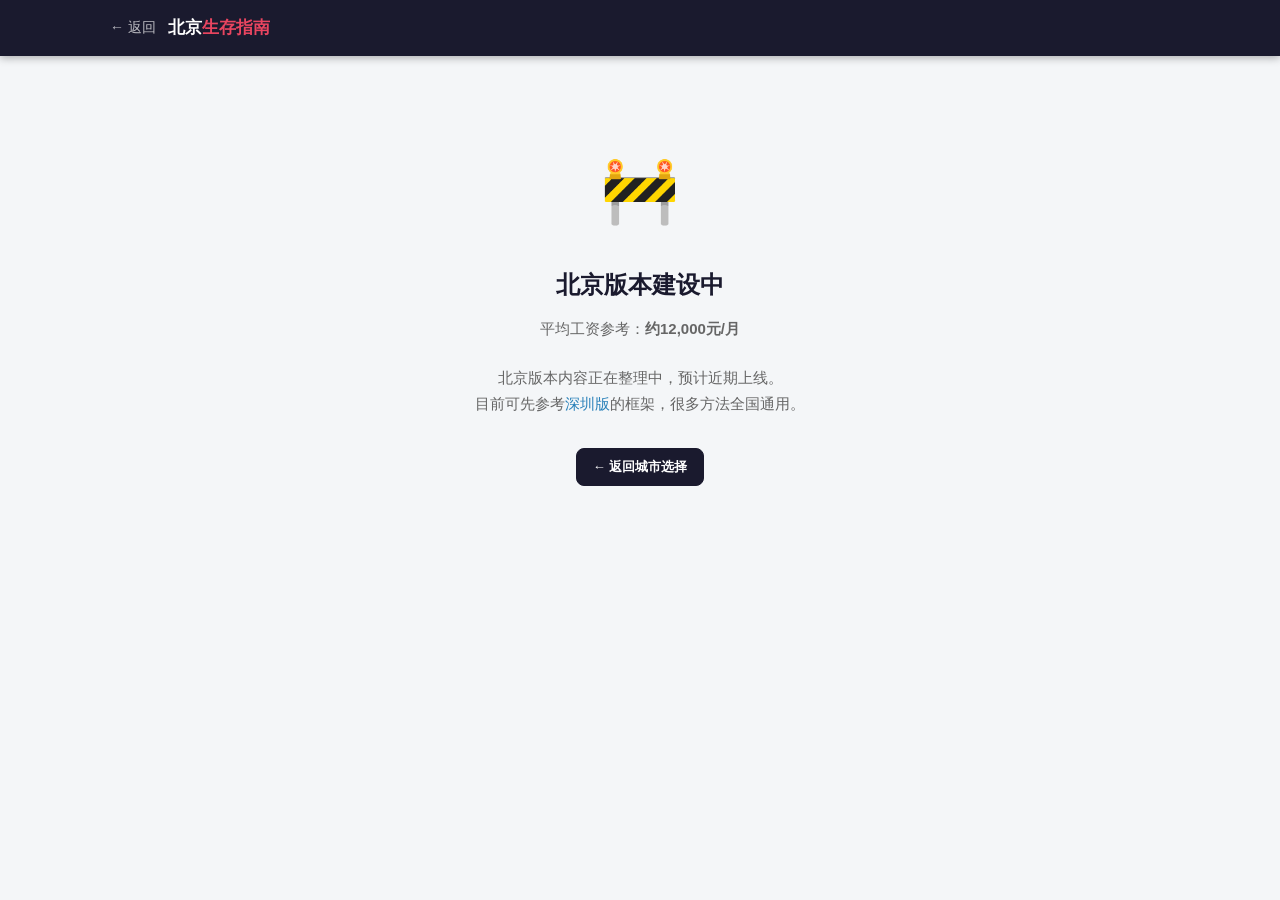
==== cities/beijing.html @ ec428592 "🏙️ 初始版本：城市生存手册 - 首页：城市选择页（超一线/一线/二线） - 深圳完整版：三章内容 + 资源速查表 - 其余9城市占位页（北京/上海/广州/成都/杭州/武汉/西安/南京/重庆） - 手" ====
<!DOCTYPE html>
<html lang="zh-CN">
<head>
  <meta charset="UTF-8">
  <meta name="viewport" content="width=device-width, initial-scale=1.0">
  <title>北京生存指南 — 城市生存手册</title>
  <link rel="stylesheet" href="../assets/style.css">
</head>
<body>
<header class="city-header">
  <div class="inner">
    <a href="../index.html" class="back-btn">← 返回</a>
    <div class="city-header-title">北京<span>生存指南</span></div>
  </div>
</header>
<div class="coming-soon">
  <div class="emoji">🚧</div>
  <h2>北京版本建设中</h2>
  <p>平均工资参考：<strong>约12,000元/月</strong></p>
  <p>北京版本内容正在整理中，预计近期上线。<br>目前可先参考<a href="shenzhen.html">深圳版</a>的框架，很多方法全国通用。</p>
  <a href="../index.html" class="link-btn primary" style="display:inline-flex;margin-top:8px;">← 返回城市选择</a>
</div>
<script src="../assets/app.js"></script>
</body>
</html>
---- assets/style.css ----
/* ===== 城市生存手册 · 全局样式 ===== */

:root {
  --primary: #1a1a2e;
  --secondary: #16213e;
  --accent: #e94560;
  --accent-orange: #f5a623;
  --accent-green: #27ae60;
  --accent-blue: #2980b9;
  --bg: #f4f6f8;
  --card-bg: #ffffff;
  --text: #2c2c2c;
  --text-muted: #666;
  --border: #e0e0e0;
  --radius: 12px;
  --shadow: 0 2px 12px rgba(0,0,0,0.08);
  --shadow-hover: 0 6px 24px rgba(0,0,0,0.14);
}

* { box-sizing: border-box; margin: 0; padding: 0; }

body {
  font-family: -apple-system, BlinkMacSystemFont, "PingFang SC", "Hiragino Sans GB", "Microsoft YaHei", sans-serif;
  background: var(--bg);
  color: var(--text);
  line-height: 1.7;
  font-size: 15px;
}

a { color: var(--accent-blue); text-decoration: none; }
a:hover { text-decoration: underline; }

/* ===== 首页 · 导航栏 ===== */
.site-header {
  background: var(--primary);
  color: #fff;
  padding: 0 20px;
  position: sticky;
  top: 0;
  z-index: 100;
  box-shadow: 0 2px 8px rgba(0,0,0,0.3);
}
.site-header .inner {
  max-width: 1100px;
  margin: 0 auto;
  display: flex;
  align-items: center;
  height: 56px;
  gap: 16px;
}
.site-logo { font-size: 18px; font-weight: 700; color: #fff; }
.site-logo span { color: var(--accent); }
.header-nav { margin-left: auto; display: flex; gap: 12px; }
.header-nav a { color: rgba(255,255,255,0.8); font-size: 14px; }
.header-nav a:hover { color: #fff; text-decoration: none; }

/* ===== 首页 · Hero ===== */
.hero {
  background: linear-gradient(135deg, var(--primary) 0%, #0f3460 100%);
  color: #fff;
  text-align: center;
  padding: 64px 20px 56px;
}
.hero h1 {
  font-size: clamp(28px, 6vw, 48px);
  font-weight: 800;
  letter-spacing: -0.5px;
  margin-bottom: 12px;
}
.hero h1 .highlight { color: var(--accent); }
.hero p {
  font-size: clamp(15px, 2.5vw, 18px);
  color: rgba(255,255,255,0.75);
  max-width: 560px;
  margin: 0 auto 28px;
}
.hero-badges {
  display: flex;
  justify-content: center;
  flex-wrap: wrap;
  gap: 10px;
  margin-bottom: 8px;
}
.badge {
  background: rgba(255,255,255,0.12);
  border: 1px solid rgba(255,255,255,0.2);
  color: #fff;
  padding: 6px 16px;
  border-radius: 20px;
  font-size: 13px;
}
.badge.em { background: var(--accent); border-color: var(--accent); }

/* ===== 首页 · 使用说明 ===== */
.how-to {
  background: #fff;
  border-left: 4px solid var(--accent-blue);
  max-width: 800px;
  margin: 32px auto;
  padding: 20px 24px;
  border-radius: 0 var(--radius) var(--radius) 0;
}
.how-to h3 { font-size: 15px; color: var(--primary); margin-bottom: 10px; }
.how-to ol { padding-left: 20px; color: var(--text-muted); font-size: 14px; }
.how-to ol li { margin-bottom: 6px; }

/* ===== 首页 · 城市卡片区 ===== */
.cities-section {
  max-width: 1100px;
  margin: 0 auto;
  padding: 32px 20px 48px;
}
.section-title {
  font-size: 13px;
  font-weight: 700;
  color: var(--text-muted);
  letter-spacing: 1px;
  text-transform: uppercase;
  margin-bottom: 16px;
  display: flex;
  align-items: center;
  gap: 8px;
}
.section-title::after {
  content: '';
  flex: 1;
  height: 1px;
  background: var(--border);
}
.cities-tier { margin-bottom: 36px; }
.cities-grid {
  display: grid;
  grid-template-columns: repeat(auto-fill, minmax(200px, 1fr));
  gap: 16px;
}

.city-card {
  background: var(--card-bg);
  border-radius: var(--radius);
  border: 1.5px solid var(--border);
  padding: 20px 18px;
  display: flex;
  flex-direction: column;
  gap: 8px;
  cursor: pointer;
  transition: all 0.2s ease;
  text-decoration: none;
  color: inherit;
  position: relative;
  overflow: hidden;
}
.city-card:hover {
  transform: translateY(-3px);
  box-shadow: var(--shadow-hover);
  border-color: var(--accent);
  text-decoration: none;
}
.city-card.tier-1:hover { border-color: #e94560; }
.city-card.tier-2:hover { border-color: #2980b9; }
.city-card.tier-3 { opacity: 0.6; cursor: default; }
.city-card.tier-3:hover { transform: none; box-shadow: none; border-color: var(--border); }

.city-name {
  font-size: 20px;
  font-weight: 700;
  color: var(--primary);
}
.city-wage {
  font-size: 13px;
  color: var(--text-muted);
}
.city-wage strong { color: var(--accent-green); font-size: 15px; }
.city-tag {
  font-size: 11px;
  background: #fff0f0;
  color: var(--accent);
  border-radius: 4px;
  padding: 2px 8px;
  display: inline-block;
  font-weight: 600;
}
.city-tag.blue { background: #e8f4fb; color: var(--accent-blue); }
.city-tag.gray { background: #f0f0f0; color: #999; }

.btn-enter {
  margin-top: 6px;
  padding: 8px 0;
  background: var(--primary);
  color: #fff;
  border-radius: 8px;
  text-align: center;
  font-size: 14px;
  font-weight: 600;
  transition: background 0.2s;
}
.city-card:hover .btn-enter { background: var(--accent); }
.city-card.tier-3 .btn-enter { background: #ccc; }

/* ===== 城市页 · 导航 ===== */
.city-header {
  background: var(--primary);
  color: #fff;
  position: sticky;
  top: 0;
  z-index: 100;
  box-shadow: 0 2px 8px rgba(0,0,0,0.3);
}
.city-header .inner {
  max-width: 1100px;
  margin: 0 auto;
  padding: 0 20px;
  height: 56px;
  display: flex;
  align-items: center;
  gap: 12px;
}
.back-btn {
  color: rgba(255,255,255,0.7);
  font-size: 14px;
  display: flex;
  align-items: center;
  gap: 4px;
  white-space: nowrap;
}
.back-btn:hover { color: #fff; text-decoration: none; }
.city-header-title {
  font-size: 17px;
  font-weight: 700;
  color: #fff;
}
.city-header-title span { color: var(--accent); }
.chapter-nav {
  margin-left: auto;
  display: flex;
  gap: 4px;
}
.chapter-nav a {
  color: rgba(255,255,255,0.7);
  font-size: 13px;
  padding: 4px 10px;
  border-radius: 6px;
  white-space: nowrap;
  transition: all 0.2s;
}
.chapter-nav a:hover,
.chapter-nav a.active {
  background: var(--accent);
  color: #fff;
  text-decoration: none;
}

/* ===== 城市页 · 紧急资源卡片 ===== */
.emergency-bar {
  background: #fff3e0;
  border-bottom: 2px solid var(--accent-orange);
}
.emergency-bar .inner {
  max-width: 1100px;
  margin: 0 auto;
  padding: 10px 20px;
  display: flex;
  flex-wrap: wrap;
  gap: 10px 24px;
  align-items: center;
}
.emergency-label {
  font-size: 12px;
  font-weight: 700;
  color: var(--accent);
  text-transform: uppercase;
  letter-spacing: 0.5px;
}
.emergency-item {
  font-size: 13px;
  display: flex;
  align-items: center;
  gap: 6px;
  cursor: pointer;
}
.emergency-item .num {
  font-weight: 700;
  color: var(--primary);
  background: #ffe082;
  padding: 2px 8px;
  border-radius: 4px;
  font-size: 14px;
  letter-spacing: 0.5px;
}
.emergency-item .copy-hint {
  font-size: 11px;
  color: #999;
}

/* ===== 城市页 · 主体布局 ===== */
.city-layout {
  max-width: 1100px;
  margin: 0 auto;
  padding: 28px 20px 60px;
  display: grid;
  grid-template-columns: 220px 1fr;
  gap: 28px;
  align-items: start;
}

/* ===== 城市页 · 侧边栏 ===== */
.sidebar {
  position: sticky;
  top: 80px;
}
.sidebar-toc {
  background: var(--card-bg);
  border-radius: var(--radius);
  border: 1px solid var(--border);
  padding: 16px;
}
.sidebar-toc h4 {
  font-size: 12px;
  text-transform: uppercase;
  letter-spacing: 1px;
  color: var(--text-muted);
  margin-bottom: 12px;
}
.toc-chapter {
  margin-bottom: 16px;
}
.toc-chapter-title {
  font-size: 13px;
  font-weight: 700;
  color: var(--primary);
  margin-bottom: 6px;
  padding: 6px 8px;
  border-radius: 6px;
  cursor: pointer;
  transition: background 0.2s;
}
.toc-chapter-title:hover,
.toc-chapter-title.active { background: #f0f4ff; color: var(--accent); }
.toc-items { padding-left: 8px; }
.toc-item {
  display: block;
  font-size: 13px;
  color: var(--text-muted);
  padding: 4px 8px;
  border-radius: 4px;
  border-left: 2px solid transparent;
  cursor: pointer;
  transition: all 0.2s;
  text-decoration: none;
}
.toc-item:hover,
.toc-item.active {
  color: var(--accent);
  border-left-color: var(--accent);
  background: #fff0f0;
  text-decoration: none;
}

/* 搜索框 */
.search-box {
  margin-bottom: 14px;
  display: flex;
  gap: 6px;
}
.search-box input {
  flex: 1;
  padding: 8px 10px;
  border: 1px solid var(--border);
  border-radius: 8px;
  font-size: 13px;
  outline: none;
}
.search-box input:focus { border-color: var(--accent-blue); }

/* ===== 城市页 · 内容区 ===== */
.content-area { min-width: 0; }

/* 章节 */
.chapter {
  margin-bottom: 40px;
  scroll-margin-top: 80px;
}
.chapter-header {
  display: flex;
  align-items: center;
  gap: 14px;
  margin-bottom: 20px;
  padding-bottom: 14px;
  border-bottom: 2px solid var(--border);
}
.chapter-icon {
  width: 48px;
  height: 48px;
  border-radius: 12px;
  display: flex;
  align-items: center;
  justify-content: center;
  font-size: 22px;
  flex-shrink: 0;
}
.chapter-icon.red { background: #ffe4e4; }
.chapter-icon.blue { background: #e4f0ff; }
.chapter-icon.green { background: #e4f8ee; }
.chapter-icon.yellow { background: #fff8e4; }
.chapter-title h2 {
  font-size: 20px;
  font-weight: 800;
  color: var(--primary);
}
.chapter-title p {
  font-size: 13px;
  color: var(--text-muted);
  margin-top: 2px;
}

/* 手风琴 */
.accordion-group { display: flex; flex-direction: column; gap: 10px; }
.accordion {
  background: var(--card-bg);
  border-radius: var(--radius);
  border: 1.5px solid var(--border);
  overflow: hidden;
  transition: border-color 0.2s;
  scroll-margin-top: 80px;
}
.accordion:target,
.accordion.highlight { border-color: var(--accent-blue); }

.accordion-header {
  padding: 16px 18px;
  cursor: pointer;
  display: flex;
  align-items: center;
  gap: 12px;
  user-select: none;
  transition: background 0.15s;
}
.accordion-header:hover { background: #fafafa; }
.accordion-header.open { background: #f8faff; }

.acc-icon { font-size: 18px; flex-shrink: 0; }
.acc-title-block { flex: 1 }
.acc-title {
  font-size: 15px;
  font-weight: 700;
  color: var(--primary);
}
.acc-sub {
  font-size: 12px;
  color: var(--text-muted);
  margin-top: 2px;
}
.acc-tags { display: flex; gap: 6px; flex-wrap: wrap; margin-top: 4px; }
.acc-tag {
  font-size: 11px;
  padding: 2px 8px;
  border-radius: 4px;
  font-weight: 600;
}
.acc-tag.free { background: #e4f8ee; color: var(--accent-green); }
.acc-tag.cheap { background: #e8f4fb; color: var(--accent-blue); }
.acc-tag.fast { background: #fff3e0; color: var(--accent-orange); }
.acc-tag.urgent { background: #ffe4e4; color: var(--accent); }
.acc-arrow {
  color: var(--text-muted);
  font-size: 12px;
  transition: transform 0.25s;
  flex-shrink: 0;
}
.accordion-header.open .acc-arrow { transform: rotate(180deg); }

.accordion-body {
  max-height: 0;
  overflow: hidden;
  transition: max-height 0.35s ease, padding 0.25s;
}
.accordion-body.open { max-height: 4000px; }
.accordion-body-inner {
  padding: 4px 18px 20px;
  border-top: 1px solid var(--border);
}

/* 内容块样式 */
.content-block { margin-bottom: 22px; }
.content-block:last-child { margin-bottom: 0; }
.block-title {
  font-size: 14px;
  font-weight: 700;
  color: var(--secondary);
  margin-bottom: 10px;
  display: flex;
  align-items: center;
  gap: 6px;
}

/* 步骤列表 */
.steps { counter-reset: step; padding: 0; }
.step {
  display: flex;
  gap: 12px;
  margin-bottom: 10px;
  position: relative;
}
.step-num {
  width: 24px;
  height: 24px;
  background: var(--primary);
  color: #fff;
  border-radius: 50%;
  font-size: 12px;
  font-weight: 700;
  display: flex;
  align-items: center;
  justify-content: center;
  flex-shrink: 0;
  margin-top: 1px;
}
.step-content { flex: 1; font-size: 14px; color: var(--text); }
.step-content strong { color: var(--primary); }

/* 表格 */
.data-table {
  width: 100%;
  border-collapse: collapse;
  font-size: 13px;
  margin: 10px 0;
  border-radius: 8px;
  overflow: hidden;
  border: 1px solid var(--border);
}
.data-table th {
  background: var(--primary);
  color: #fff;
  padding: 9px 12px;
  text-align: left;
  font-weight: 600;
  white-space: nowrap;
}
.data-table td {
  padding: 9px 12px;
  border-bottom: 1px solid var(--border);
  vertical-align: top;
}
.data-table tr:last-child td { border-bottom: none; }
.data-table tr:nth-child(even) td { background: #f8f9fa; }

/* 链接按钮 */
.link-btn {
  display: inline-flex;
  align-items: center;
  gap: 6px;
  padding: 7px 16px;
  border-radius: 8px;
  font-size: 13px;
  font-weight: 600;
  cursor: pointer;
  border: 1.5px solid;
  transition: all 0.18s;
  text-decoration: none;
}
.link-btn.primary {
  background: var(--primary);
  color: #fff;
  border-color: var(--primary);
}
.link-btn.primary:hover { background: var(--accent); border-color: var(--accent); text-decoration: none; }
.link-btn.outline {
  background: transparent;
  color: var(--accent-blue);
  border-color: var(--accent-blue);
}
.link-btn.outline:hover { background: var(--accent-blue); color: #fff; text-decoration: none; }
.link-btns { display: flex; flex-wrap: wrap; gap: 8px; margin-top: 10px; }

/* 警告框 */
.alert {
  border-radius: 8px;
  padding: 12px 14px;
  font-size: 13px;
  margin: 12px 0;
  display: flex;
  gap: 10px;
}
.alert.warning { background: #fff3e0; border-left: 3px solid var(--accent-orange); }
.alert.info { background: #e8f4fb; border-left: 3px solid var(--accent-blue); }
.alert.danger { background: #ffe4e4; border-left: 3px solid var(--accent); }
.alert.success { background: #e4f8ee; border-left: 3px solid var(--accent-green); }
.alert-icon { flex-shrink: 0; font-size: 16px; }
.alert-content { line-height: 1.6; }

/* 信息卡片组 */
.info-cards { display: grid; grid-template-columns: repeat(auto-fill, minmax(220px, 1fr)); gap: 12px; margin: 12px 0; }
.info-card {
  background: #f8f9fa;
  border-radius: 10px;
  padding: 14px;
  border: 1px solid var(--border);
}
.info-card .ic-title { font-size: 13px; font-weight: 700; color: var(--primary); margin-bottom: 6px; }
.info-card .ic-body { font-size: 13px; color: var(--text-muted); line-height: 1.6; }
.info-card .ic-price { font-size: 16px; font-weight: 800; color: var(--accent); margin-top: 4px; }

/* 进度提示 */
.progress-hint {
  background: var(--primary);
  color: #fff;
  padding: 12px 16px;
  border-radius: 8px;
  font-size: 13px;
  margin-bottom: 20px;
  display: flex;
  align-items: center;
  gap: 10px;
}
.progress-bar-outer {
  flex: 1;
  height: 6px;
  background: rgba(255,255,255,0.2);
  border-radius: 3px;
  overflow: hidden;
}
.progress-bar-inner {
  height: 100%;
  background: var(--accent);
  border-radius: 3px;
  transition: width 0.5s;
}

/* ===== 免责声明 ===== */
.disclaimer {
  background: #fff8e6;
  border-radius: var(--radius);
  padding: 16px 20px;
  font-size: 13px;
  color: #7a6500;
  margin: 28px auto;
  max-width: 1100px;
  margin-left: auto;
  margin-right: auto;
  margin-top: 0;
  padding-left: 20px;
  padding-right: 20px;
}
.disclaimer strong { display: block; margin-bottom: 6px; }

/* ===== footer ===== */
footer {
  background: var(--secondary);
  color: rgba(255,255,255,0.5);
  text-align: center;
  padding: 24px 20px;
  font-size: 13px;
}
footer a { color: rgba(255,255,255,0.7); }

/* ===== 占位城市页 ===== */
.coming-soon {
  max-width: 600px;
  margin: 80px auto;
  text-align: center;
  padding: 0 20px;
}
.coming-soon .emoji { font-size: 64px; margin-bottom: 20px; }
.coming-soon h2 { font-size: 24px; color: var(--primary); margin-bottom: 10px; }
.coming-soon p { color: var(--text-muted); margin-bottom: 24px; }

/* ===== 响应式 ===== */
@media (max-width: 768px) {
  .city-layout {
    grid-template-columns: 1fr;
    padding: 16px;
  }
  .sidebar { display: none; }
  .chapter-nav { display: none; }
  .cities-grid { grid-template-columns: repeat(2, 1fr); }
  .emergency-bar .inner { gap: 8px 16px; }
  .data-table { font-size: 12px; }
  .data-table th, .data-table td { padding: 7px 8px; }
  .info-cards { grid-template-columns: 1fr 1fr; }
}
@media (max-width: 480px) {
  .cities-grid { grid-template-columns: 1fr 1fr; }
  .hero h1 { font-size: 26px; }
  .info-cards { grid-template-columns: 1fr; }
}

/* ===== 搜索高亮 ===== */
.search-highlight { background: #ffe082; border-radius: 2px; padding: 0 2px; }

/* ===== 复制成功提示 ===== */
.toast {
  position: fixed;
  bottom: 24px;
  left: 50%;
  transform: translateX(-50%) translateY(80px);
  background: var(--primary);
  color: #fff;
  padding: 10px 22px;
  border-radius: 24px;
  font-size: 14px;
  font-weight: 600;
  z-index: 9999;
  box-shadow: 0 4px 16px rgba(0,0,0,0.3);
  transition: transform 0.3s ease;
  pointer-events: none;
}
.toast.show { transform: translateX(-50%) translateY(0); }
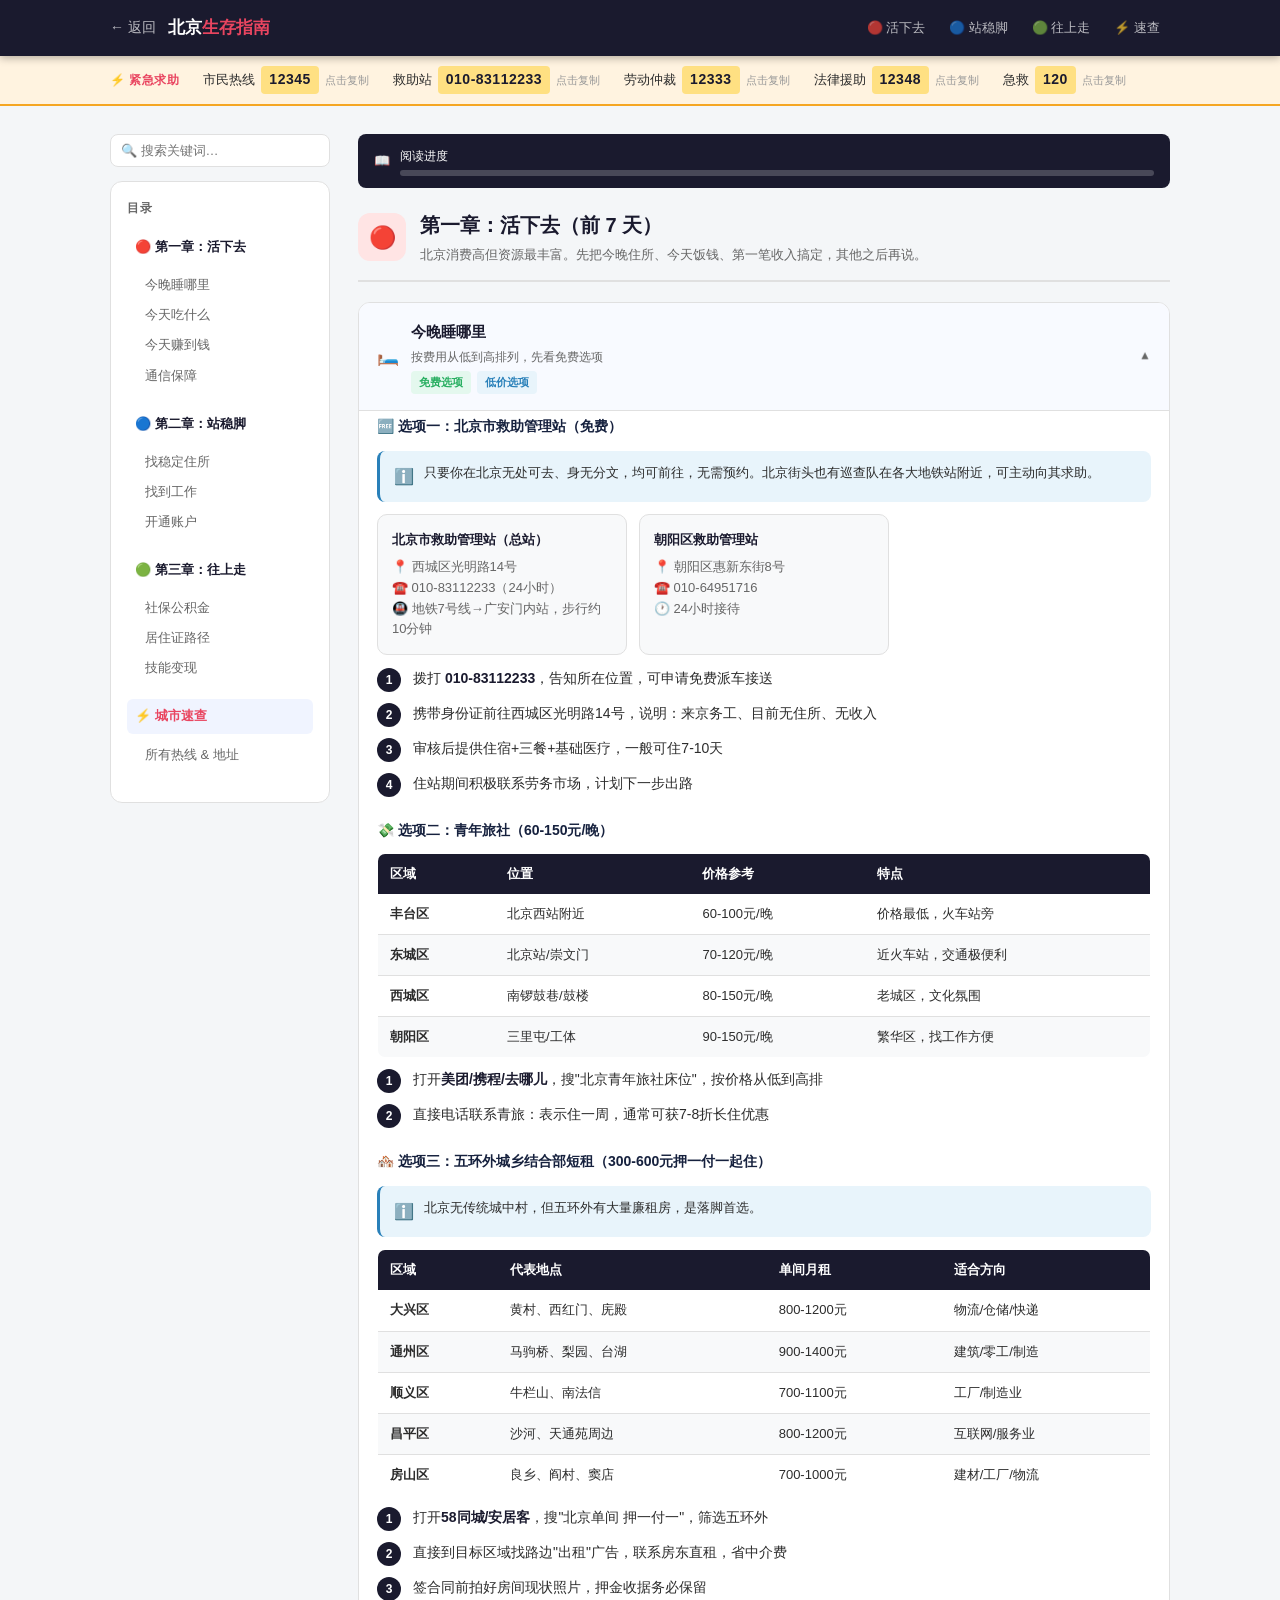
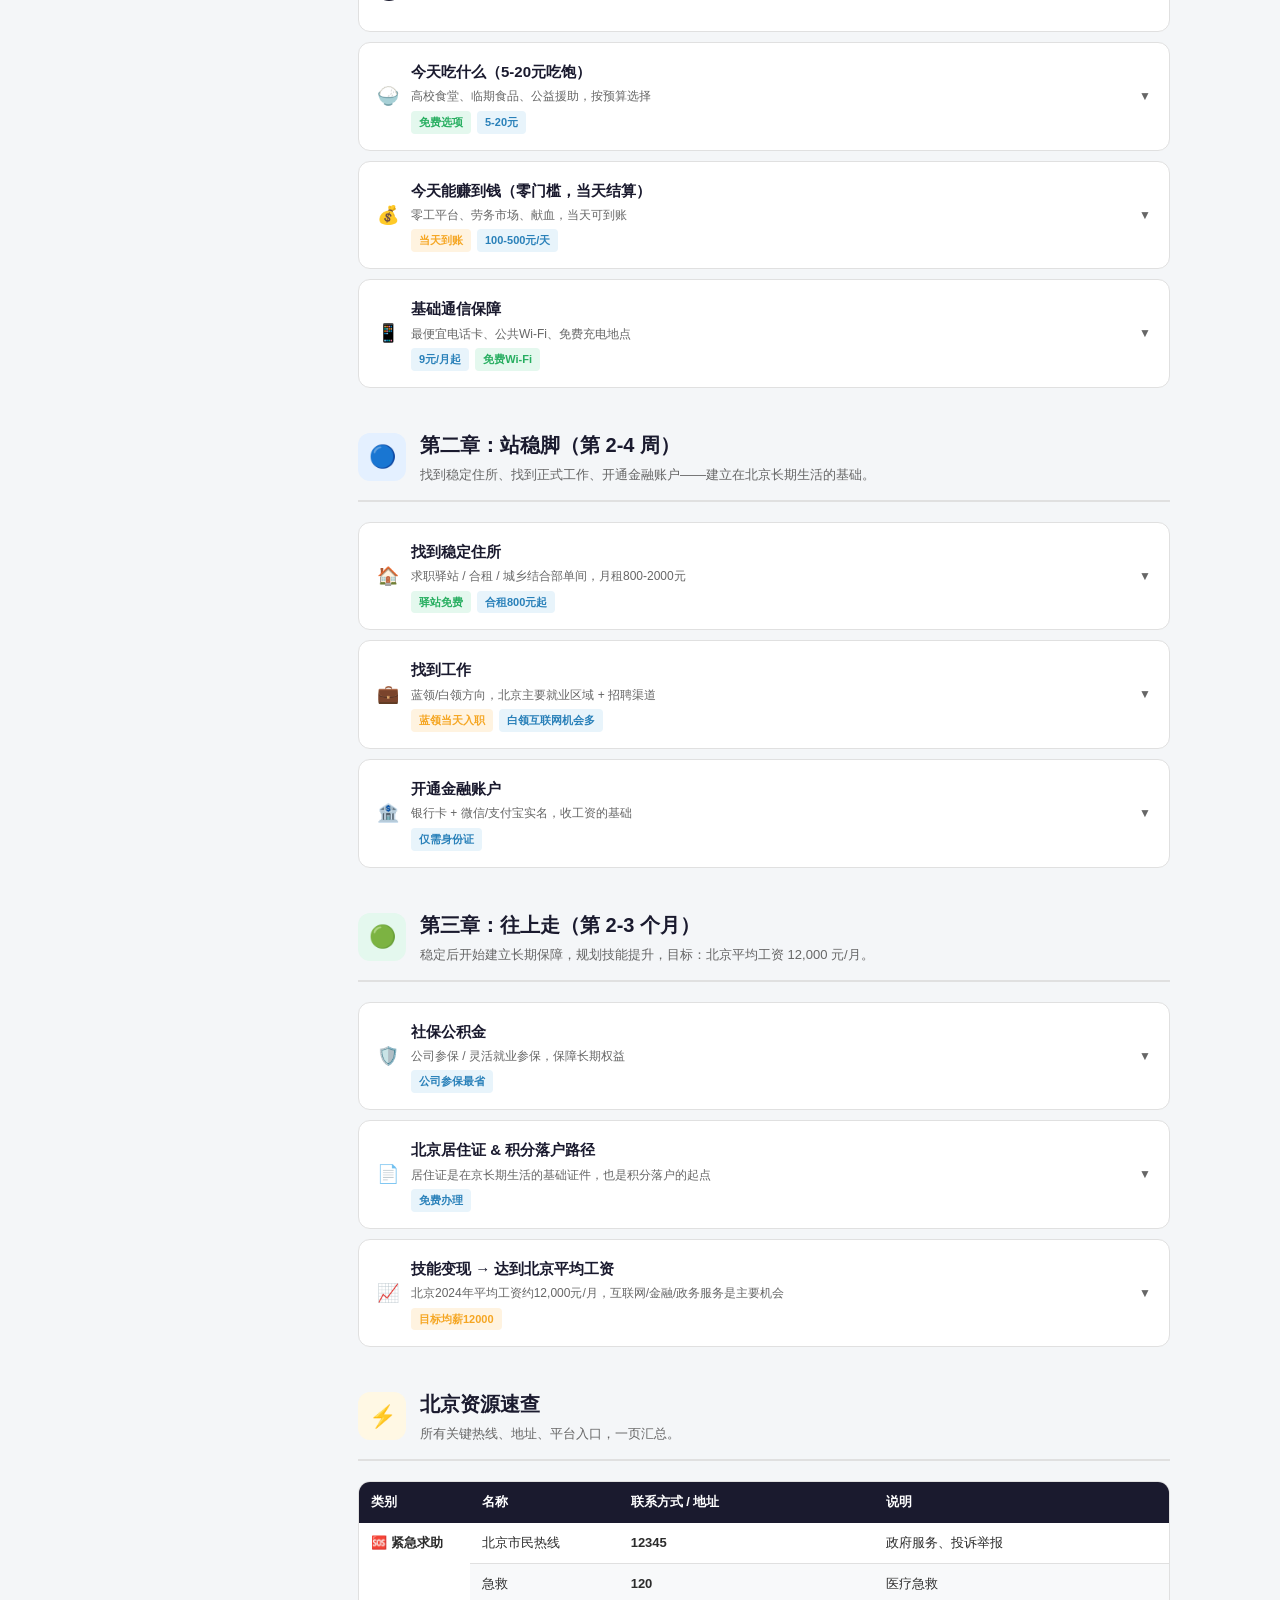
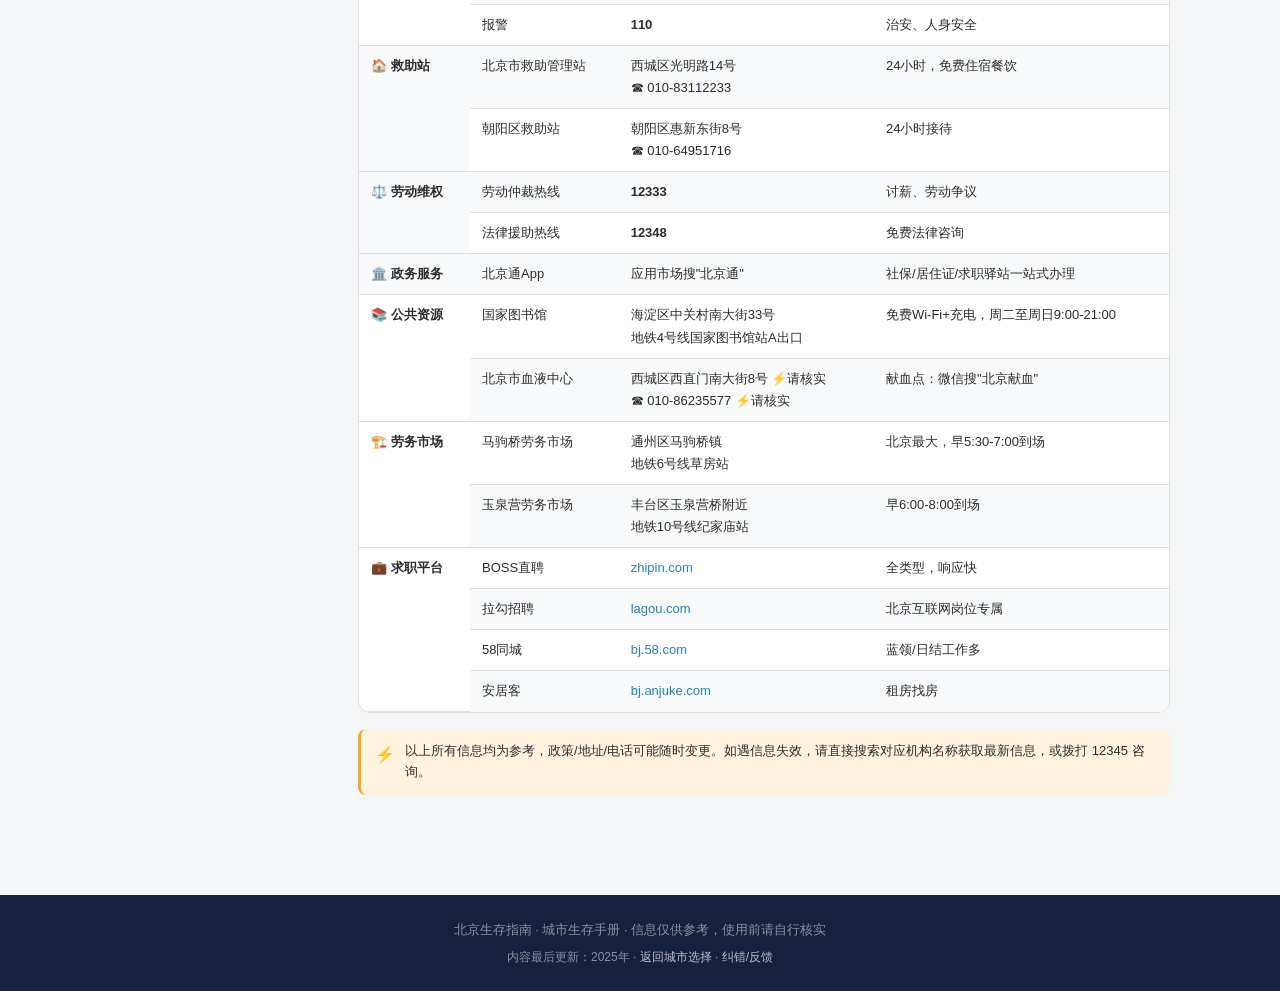
==== commit 96c71271: "✅ 新增9个城市完整生存指南：北京/上海/广州/成都/杭州/武汉/南京/西安/重庆" ====
--- a/cities/beijing.html
+++ b/cities/beijing.html
@@ -3,23 +3,867 @@
 <head>
   <meta charset="UTF-8">
   <meta name="viewport" content="width=device-width, initial-scale=1.0">
-  <title>北京生存指南 — 城市生存手册</title>
+  <title>北京生存指南 — 从零开始，达到城市平均工资</title>
+  <meta name="description" content="北京城市生存详细指南：住所、食物、赚钱、找工作、社保，从0到月入均薪12000元。">
   <link rel="stylesheet" href="../assets/style.css">
 </head>
-<body>
+<body data-city="beijing">
+
 <header class="city-header">
   <div class="inner">
     <a href="../index.html" class="back-btn">← 返回</a>
     <div class="city-header-title">北京<span>生存指南</span></div>
+    <nav class="chapter-nav">
+      <a href="#chapter1">🔴 活下去</a>
+      <a href="#chapter2">🔵 站稳脚</a>
+      <a href="#chapter3">🟢 往上走</a>
+      <a href="#resources">⚡ 速查</a>
+    </nav>
   </div>
 </header>
-<div class="coming-soon">
-  <div class="emoji">🚧</div>
-  <h2>北京版本建设中</h2>
-  <p>平均工资参考：<strong>约12,000元/月</strong></p>
-  <p>北京版本内容正在整理中，预计近期上线。<br>目前可先参考<a href="shenzhen.html">深圳版</a>的框架，很多方法全国通用。</p>
-  <a href="../index.html" class="link-btn primary" style="display:inline-flex;margin-top:8px;">← 返回城市选择</a>
+
+<div class="emergency-bar">
+  <div class="inner">
+    <span class="emergency-label">⚡ 紧急求助</span>
+    <div class="emergency-item"><span>市民热线</span><span class="num">12345</span><span class="copy-hint">点击复制</span></div>
+    <div class="emergency-item"><span>救助站</span><span class="num">010-83112233</span><span class="copy-hint">点击复制</span></div>
+    <div class="emergency-item"><span>劳动仲裁</span><span class="num">12333</span><span class="copy-hint">点击复制</span></div>
+    <div class="emergency-item"><span>法律援助</span><span class="num">12348</span><span class="copy-hint">点击复制</span></div>
+    <div class="emergency-item"><span>急救</span><span class="num">120</span><span class="copy-hint">点击复制</span></div>
+  </div>
 </div>
+
+<div class="city-layout">
+  <aside class="sidebar">
+    <div class="search-box">
+      <input type="text" id="search-input" placeholder="🔍 搜索关键词…">
+    </div>
+    <div class="sidebar-toc">
+      <h4>目录</h4>
+      <div class="toc-chapter">
+        <div class="toc-chapter-title" data-href="#chapter1">🔴 第一章：活下去</div>
+        <div class="toc-items">
+          <a class="toc-item" href="#acc-sleep">今晚睡哪里</a>
+          <a class="toc-item" href="#acc-food">今天吃什么</a>
+          <a class="toc-item" href="#acc-earn">今天赚到钱</a>
+          <a class="toc-item" href="#acc-comm">通信保障</a>
+        </div>
+      </div>
+      <div class="toc-chapter">
+        <div class="toc-chapter-title" data-href="#chapter2">🔵 第二章：站稳脚</div>
+        <div class="toc-items">
+          <a class="toc-item" href="#acc-house">找稳定住所</a>
+          <a class="toc-item" href="#acc-job">找到工作</a>
+          <a class="toc-item" href="#acc-bank">开通账户</a>
+        </div>
+      </div>
+      <div class="toc-chapter">
+        <div class="toc-chapter-title" data-href="#chapter3">🟢 第三章：往上走</div>
+        <div class="toc-items">
+          <a class="toc-item" href="#acc-social">社保公积金</a>
+          <a class="toc-item" href="#acc-resident">居住证路径</a>
+          <a class="toc-item" href="#acc-skill">技能变现</a>
+        </div>
+      </div>
+      <div class="toc-chapter">
+        <div class="toc-chapter-title" data-href="#resources">⚡ 城市速查</div>
+        <div class="toc-items">
+          <a class="toc-item" href="#resources">所有热线 &amp; 地址</a>
+        </div>
+      </div>
+    </div>
+  </aside>
+
+  <main class="content-area">
+
+    <div class="progress-hint">
+      <span>📖</span>
+      <div style="flex:1">
+        <div style="font-size:12px;margin-bottom:4px;" class="progress-text">阅读进度</div>
+        <div class="progress-bar-outer"><div class="progress-bar-inner" style="width:0%"></div></div>
+      </div>
+    </div>
+
+    <!-- 第一章 -->
+    <section class="chapter" id="chapter1">
+      <div class="chapter-header">
+        <div class="chapter-icon red">🔴</div>
+        <div class="chapter-title">
+          <h2>第一章：活下去（前 7 天）</h2>
+          <p>北京消费高但资源最丰富。先把今晚住所、今天饭钱、第一笔收入搞定，其他之后再说。</p>
+        </div>
+      </div>
+
+      <div class="accordion-group">
+
+        <div class="accordion" id="acc-sleep">
+          <div class="accordion-header">
+            <span class="acc-icon">🛏️</span>
+            <div class="acc-title-block">
+              <div class="acc-title">今晚睡哪里</div>
+              <div class="acc-sub">按费用从低到高排列，先看免费选项</div>
+              <div class="acc-tags">
+                <span class="acc-tag free">免费选项</span>
+                <span class="acc-tag cheap">低价选项</span>
+              </div>
+            </div>
+            <span class="acc-arrow">▼</span>
+          </div>
+          <div class="accordion-body">
+            <div class="accordion-body-inner">
+
+              <div class="content-block">
+                <div class="block-title">🆓 选项一：北京市救助管理站（免费）</div>
+                <div class="alert info">
+                  <span class="alert-icon">ℹ️</span>
+                  <div class="alert-content">只要你在北京无处可去、身无分文，均可前往，无需预约。北京街头也有巡查队在各大地铁站附近，可主动向其求助。</div>
+                </div>
+                <div class="info-cards">
+                  <div class="info-card">
+                    <div class="ic-title">北京市救助管理站（总站）</div>
+                    <div class="ic-body">
+                      📍 西城区光明路14号<br>
+                      ☎️ 010-83112233（24小时）<br>
+                      🚇 地铁7号线→广安门内站，步行约10分钟
+                    </div>
+                  </div>
+                  <div class="info-card">
+                    <div class="ic-title">朝阳区救助管理站</div>
+                    <div class="ic-body">
+                      📍 朝阳区惠新东街8号<br>
+                      ☎️ 010-64951716<br>
+                      🕐 24小时接待
+                    </div>
+                  </div>
+                </div>
+                <div class="steps">
+                  <div class="step"><span class="step-num">1</span><div class="step-content">拨打 <strong>010-83112233</strong>，告知所在位置，可申请免费派车接送</div></div>
+                  <div class="step"><span class="step-num">2</span><div class="step-content">携带身份证前往西城区光明路14号，说明：来京务工、目前无住所、无收入</div></div>
+                  <div class="step"><span class="step-num">3</span><div class="step-content">审核后提供住宿+三餐+基础医疗，一般可住7-10天</div></div>
+                  <div class="step"><span class="step-num">4</span><div class="step-content">住站期间积极联系劳务市场，计划下一步出路</div></div>
+                </div>
+              </div>
+
+              <div class="content-block">
+                <div class="block-title">💸 选项二：青年旅社（60-150元/晚）</div>
+                <table class="data-table">
+                  <thead><tr><th>区域</th><th>位置</th><th>价格参考</th><th>特点</th></tr></thead>
+                  <tbody>
+                    <tr><td><strong>丰台区</strong></td><td>北京西站附近</td><td>60-100元/晚</td><td>价格最低，火车站旁</td></tr>
+                    <tr><td><strong>东城区</strong></td><td>北京站/崇文门</td><td>70-120元/晚</td><td>近火车站，交通极便利</td></tr>
+                    <tr><td><strong>西城区</strong></td><td>南锣鼓巷/鼓楼</td><td>80-150元/晚</td><td>老城区，文化氛围</td></tr>
+                    <tr><td><strong>朝阳区</strong></td><td>三里屯/工体</td><td>90-150元/晚</td><td>繁华区，找工作方便</td></tr>
+                  </tbody>
+                </table>
+                <div class="steps">
+                  <div class="step"><span class="step-num">1</span><div class="step-content">打开<strong>美团/携程/去哪儿</strong>，搜"北京青年旅社床位"，按价格从低到高排</div></div>
+                  <div class="step"><span class="step-num">2</span><div class="step-content">直接电话联系青旅：表示住一周，通常可获7-8折长住优惠</div></div>
+                </div>
+              </div>
+
+              <div class="content-block">
+                <div class="block-title">🏘️ 选项三：五环外城乡结合部短租（300-600元押一付一起住）</div>
+                <div class="alert info">
+                  <span class="alert-icon">ℹ️</span>
+                  <div class="alert-content">北京无传统城中村，但五环外有大量廉租房，是落脚首选。</div>
+                </div>
+                <table class="data-table">
+                  <thead><tr><th>区域</th><th>代表地点</th><th>单间月租</th><th>适合方向</th></tr></thead>
+                  <tbody>
+                    <tr><td><strong>大兴区</strong></td><td>黄村、西红门、庑殿</td><td>800-1200元</td><td>物流/仓储/快递</td></tr>
+                    <tr><td><strong>通州区</strong></td><td>马驹桥、梨园、台湖</td><td>900-1400元</td><td>建筑/零工/制造</td></tr>
+                    <tr><td><strong>顺义区</strong></td><td>牛栏山、南法信</td><td>700-1100元</td><td>工厂/制造业</td></tr>
+                    <tr><td><strong>昌平区</strong></td><td>沙河、天通苑周边</td><td>800-1200元</td><td>互联网/服务业</td></tr>
+                    <tr><td><strong>房山区</strong></td><td>良乡、阎村、窦店</td><td>700-1000元</td><td>建材/工厂/物流</td></tr>
+                  </tbody>
+                </table>
+                <div class="steps">
+                  <div class="step"><span class="step-num">1</span><div class="step-content">打开<strong>58同城/安居客</strong>，搜"北京单间 押一付一"，筛选五环外</div></div>
+                  <div class="step"><span class="step-num">2</span><div class="step-content">直接到目标区域找路边"出租"广告，联系房东直租，省中介费</div></div>
+                  <div class="step"><span class="step-num">3</span><div class="step-content">签合同前拍好房间现状照片，押金收据务必保留</div></div>
+                </div>
+              </div>
+
+            </div>
+          </div>
+        </div>
+
+        <div class="accordion" id="acc-food">
+          <div class="accordion-header">
+            <span class="acc-icon">🍚</span>
+            <div class="acc-title-block">
+              <div class="acc-title">今天吃什么（5-20元吃饱）</div>
+              <div class="acc-sub">高校食堂、临期食品、公益援助，按预算选择</div>
+              <div class="acc-tags">
+                <span class="acc-tag free">免费选项</span>
+                <span class="acc-tag cheap">5-20元</span>
+              </div>
+            </div>
+            <span class="acc-arrow">▼</span>
+          </div>
+          <div class="accordion-body">
+            <div class="accordion-body-inner">
+
+              <div class="content-block">
+                <div class="block-title">🎓 选项一：高校食堂（6-15元/餐）</div>
+                <div class="alert warning">
+                  <span class="alert-icon">⚡</span>
+                  <div class="alert-content">北京高校管理较严，部分需刷脸或学生卡进入。以下为相对开放的学校，请实时核查政策。</div>
+                </div>
+                <table class="data-table">
+                  <thead><tr><th>学校</th><th>地址</th><th>进入方式</th><th>价格参考</th></tr></thead>
+                  <tbody>
+                    <tr><td><strong>中国农业大学</strong></td><td>海淀区清华东路17号</td><td>东门相对开放</td><td>6-12元/餐</td></tr>
+                    <tr><td><strong>首都师范大学</strong></td><td>海淀区西三环北路105号</td><td>步行可进入</td><td>5-10元/餐</td></tr>
+                    <tr><td><strong>北京联合大学</strong></td><td>朝阳区北四环东路97号</td><td>开放度较高</td><td>5-10元/餐</td></tr>
+                    <tr><td><strong>北京工业大学</strong></td><td>朝阳区平乐园100号</td><td>非高峰期可进</td><td>6-12元/餐</td></tr>
+                  </tbody>
+                </table>
+                <div class="steps">
+                  <div class="step"><span class="step-num">1</span><div class="step-content">乘地铁至目标学校附近，跟随学生人流进入</div></div>
+                  <div class="step"><span class="step-num">2</span><div class="step-content">用微信/支付宝/现金直接付款，不需要学生卡</div></div>
+                  <div class="step"><span class="step-num">3</span><div class="step-content">建议错开高峰（11:30-13:00）用餐，低调进入</div></div>
+                </div>
+              </div>
+
+              <div class="content-block">
+                <div class="block-title">🏪 选项二：临期食品店 &amp; 便利店折扣</div>
+                <div class="steps">
+                  <div class="step"><span class="step-num">1</span><div class="step-content">北京有大量<strong>好特卖（HotMaxx）</strong>门店，高德搜"好特卖"，朝阳/海淀/西城均有</div></div>
+                  <div class="step"><span class="step-num">2</span><div class="step-content"><strong>嗨特购</strong>连锁在北京也有多家，专售临期进口食品，价格低至1-5元</div></div>
+                  <div class="step"><span class="step-num">3</span><div class="step-content">便利蜂、罗森每天<strong>20:00后</strong>对当日临期食品打折，面包/饭团折扣最大</div></div>
+                  <div class="step"><span class="step-num">4</span><div class="step-content">菜市场收摊前（下午5点后）可低价购买蔬菜，马驹桥周边菜市场最便宜</div></div>
+                </div>
+              </div>
+
+              <div class="content-block">
+                <div class="block-title">🍜 选项三：低价餐饮选项（5-15元吃饱）</div>
+                <table class="data-table">
+                  <thead><tr><th>场所</th><th>价格</th><th>说明</th></tr></thead>
+                  <tbody>
+                    <tr><td>马驹桥务工区周边饭馆</td><td>8-12元</td><td>专为建筑工人、零工服务，量大价廉</td></tr>
+                    <tr><td>玉泉营大红门批发市场周边</td><td>5-10元</td><td>早餐摊、包子铺，6点开始营业</td></tr>
+                    <tr><td>麦当劳App领券套餐</td><td>约13元</td><td>汉堡+小食，App每天有优惠券</td></tr>
+                    <tr><td>胡同早餐摊</td><td>4-8元</td><td>豆浆油条、烧饼果子，北京特有</td></tr>
+                  </tbody>
+                </table>
+              </div>
+
+              <div class="content-block">
+                <div class="block-title">❤️ 选项四：临时救助金</div>
+                <div class="info-cards">
+                  <div class="info-card">
+                    <div class="ic-title">北京市民政局临时救助</div>
+                    <div class="ic-body">
+                      ☎️ 010-65278866<br>
+                      可申请一次性临时救助金（几百元）<br>
+                      向所在区民政局提出申请
+                    </div>
+                  </div>
+                </div>
+              </div>
+
+            </div>
+          </div>
+        </div>
+
+        <div class="accordion" id="acc-earn">
+          <div class="accordion-header">
+            <span class="acc-icon">💰</span>
+            <div class="acc-title-block">
+              <div class="acc-title">今天能赚到钱（零门槛，当天结算）</div>
+              <div class="acc-sub">零工平台、劳务市场、献血，当天可到账</div>
+              <div class="acc-tags">
+                <span class="acc-tag fast">当天到账</span>
+                <span class="acc-tag cheap">100-500元/天</span>
+              </div>
+            </div>
+            <span class="acc-arrow">▼</span>
+          </div>
+          <div class="accordion-body">
+            <div class="accordion-body-inner">
+
+              <div class="content-block">
+                <div class="block-title">📱 方案一：零工平台（当天结算）</div>
+                <table class="data-table">
+                  <thead><tr><th>平台</th><th>工作类型</th><th>日收入参考</th><th>注册入口</th></tr></thead>
+                  <tbody>
+                    <tr><td><strong>闪送骑手</strong></td><td>同城急送（商务文件为主）</td><td>150-450元</td><td>闪送App→注册骑手</td></tr>
+                    <tr><td><strong>美团跑腿众包</strong></td><td>帮买帮送</td><td>120-350元</td><td>微信搜"美团跑腿"</td></tr>
+                    <tr><td><strong>货拉拉帮手</strong></td><td>搬家协助</td><td>100-250元</td><td>货拉拉App→成为帮手</td></tr>
+                    <tr><td><strong>美团外卖众包</strong></td><td>外卖配送</td><td>120-300元</td><td>美团App→成为骑手</td></tr>
+                    <tr><td><strong>京东众包</strong></td><td>快递配送（北京特色）</td><td>100-200元</td><td>京东App→众包</td></tr>
+                  </tbody>
+                </table>
+                <div class="steps">
+                  <div class="step"><span class="step-num">1</span><div class="step-content"><strong>闪送首选：</strong>下载闪送App → 成为骑手 → 上传身份证+银行卡，1-2小时完成审核</div></div>
+                  <div class="step"><span class="step-num">2</span><div class="step-content">北京CBD（国贸/望京）闪送需求极大，商务文件急送单价高，优先去这些区域接单</div></div>
+                  <div class="step"><span class="step-num">3</span><div class="step-content">无电动车可先做步行众包/帮手，有钱后租电动车日收入可达300+元</div></div>
+                </div>
+                <div class="alert info">
+                  <span class="alert-icon">💡</span>
+                  <div class="alert-content"><strong>北京特色机会：</strong>故宫、天安门等景区附近有大量扫码、促销类临时工需求，在美团/拉勾/58搜索"促销员日结"也是快速入手方式。</div>
+                </div>
+              </div>
+
+              <div class="content-block">
+                <div class="block-title">🏗️ 方案二：劳务市场（当天现结）</div>
+                <div class="alert success">
+                  <span class="alert-icon">💡</span>
+                  <div class="alert-content"><strong>北京最大劳务集散地：马驹桥</strong>（通州区马驹桥镇），每天清晨聚集数千务工人员。地铁6号线草房站下，步行或骑共享单车前往。</div>
+                </div>
+                <table class="data-table">
+                  <thead><tr><th>地点</th><th>地址</th><th>最佳到达时间</th><th>日结参考</th></tr></thead>
+                  <tbody>
+                    <tr><td><strong>马驹桥劳务市场</strong></td><td>通州区马驹桥镇马驹桥路（地铁6号线草房站）</td><td>早上 5:30-7:00</td><td>180-320元</td></tr>
+                    <tr><td><strong>玉泉营劳务市场</strong></td><td>丰台区玉泉营桥附近（地铁10号线纪家庙站）</td><td>早上 6:00-8:00</td><td>150-250元</td></tr>
+                    <tr><td><strong>十里河装修劳务</strong></td><td>朝阳区十里河建材区附近</td><td>早上 6:00-8:00</td><td>200-400元（装修工）</td></tr>
+                    <tr><td><strong>大钟寺劳务市场</strong></td><td>海淀区大钟寺附近</td><td>早上 6:30-8:30</td><td>150-250元</td></tr>
+                  </tbody>
+                </table>
+                <div class="steps">
+                  <div class="step"><span class="step-num">1</span><div class="step-content">前一天查好路线，确保早上<strong>5:30-6:30</strong>到达马驹桥，这是工头最集中的时间</div></div>
+                  <div class="step"><span class="step-num">2</span><div class="step-content">主动询问：有什么活？工资多少？当天结吗？</div></div>
+                  <div class="step"><span class="step-num">3</span><div class="step-content"><strong>只接当天现结的活</strong>，不接"明天打款"的承诺</div></div>
+                  <div class="step"><span class="step-num">4</span><div class="step-content">当天完工后立即要工资，不要空手离开工地</div></div>
+                </div>
+                <div class="alert warning">
+                  <span class="alert-icon">⚠️</span>
+                  <div class="alert-content">遇到拖欠工资立即拨打 <strong>12333</strong>（劳动仲裁）。保留工作凭证（照片/微信聊天记录/欠条）。</div>
+                </div>
+              </div>
+
+              <div class="content-block">
+                <div class="block-title">🩸 方案三：无偿献血（营养补贴约100-500元）⚡</div>
+                <div class="alert warning">
+                  <span class="alert-icon">⚡</span>
+                  <div class="alert-content">献血补贴标准以北京市血液中心最新公告为准，请以官网信息为准。</div>
+                </div>
+                <table class="data-table">
+                  <thead><tr><th>献血点</th><th>地址</th><th>开放时间</th></tr></thead>
+                  <tbody>
+                    <tr><td><strong>北京市血液中心（总部）</strong></td><td>西城区西直门南大街8号 ⚡请核实</td><td>周一至周日 8:30-17:00</td></tr>
+                    <tr><td><strong>王府井献血屋</strong></td><td>东城区王府井大街附近</td><td>9:00-17:00</td></tr>
+                    <tr><td><strong>西单献血屋</strong></td><td>西城区西单北大街</td><td>9:00-17:00</td></tr>
+                    <tr><td><strong>中关村献血站</strong></td><td>海淀区中关村大街附近</td><td>9:00-17:00</td></tr>
+                  </tbody>
+                </table>
+                <div class="steps">
+                  <div class="step"><span class="step-num">1</span><div class="step-content">微信搜索"<strong>北京献血</strong>"小程序，查看所有献血点位置和预约入口</div></div>
+                  <div class="step"><span class="step-num">2</span><div class="step-content">携带身份证前往，健康问询+体检约15分钟</div></div>
+                  <div class="step"><span class="step-num">3</span><div class="step-content">捐献全血200-400ml，全程30-40分钟，领取献血证和营养补贴</div></div>
+                </div>
+                <div class="info-cards">
+                  <div class="info-card">
+                    <div class="ic-title">献血基本资格</div>
+                    <div class="ic-body">年龄18-60周岁<br>体重男≥50kg，女≥45kg<br>前一天充分休息<br>两次全血间隔≥6个月</div>
+                  </div>
+                  <div class="info-card">
+                    <div class="ic-title">北京补贴参考 ⚡</div>
+                    <div class="ic-body">全血200ml：约100-200元营养补贴<br>单采血小板：约300-500元<br>另有纪念品、证书等</div>
+                  </div>
+                </div>
+              </div>
+
+            </div>
+          </div>
+        </div>
+
+        <div class="accordion" id="acc-comm">
+          <div class="accordion-header">
+            <span class="acc-icon">📱</span>
+            <div class="acc-title-block">
+              <div class="acc-title">基础通信保障</div>
+              <div class="acc-sub">最便宜电话卡、公共Wi-Fi、免费充电地点</div>
+              <div class="acc-tags">
+                <span class="acc-tag cheap">9元/月起</span>
+                <span class="acc-tag free">免费Wi-Fi</span>
+              </div>
+            </div>
+            <span class="acc-arrow">▼</span>
+          </div>
+          <div class="accordion-body">
+            <div class="accordion-body-inner">
+
+              <div class="content-block">
+                <div class="block-title">📲 最便宜电话卡</div>
+                <table class="data-table">
+                  <thead><tr><th>运营商</th><th>套餐</th><th>月费</th><th>购买方式</th></tr></thead>
+                  <tbody>
+                    <tr><td><strong>中国电信</strong></td><td>9元套餐（含流量+通话）</td><td>9元</td><td>电信营业厅现场办理</td></tr>
+                    <tr><td><strong>中国移动</strong></td><td>花卡9元套餐</td><td>9元</td><td>移动营业厅/微信搜"中国移动"</td></tr>
+                    <tr><td><strong>中国联通</strong></td><td>沃派卡9元</td><td>9元</td><td>联通营业厅</td></tr>
+                  </tbody>
+                </table>
+                <div class="steps">
+                  <div class="step"><span class="step-num">1</span><div class="step-content">高德搜"中国电信营业厅"，找最近一家</div></div>
+                  <div class="step"><span class="step-num">2</span><div class="step-content">带身份证，说"我要最便宜的套餐，当天可用"，现场激活即可</div></div>
+                </div>
+              </div>
+
+              <div class="content-block">
+                <div class="block-title">📶 北京免费公共 Wi-Fi</div>
+                <table class="data-table">
+                  <thead><tr><th>场所</th><th>Wi-Fi 名称</th><th>说明</th></tr></thead>
+                  <tbody>
+                    <tr><td>北京地铁站内</td><td>各线路专属Wi-Fi</td><td>部分线路站内有覆盖，速度一般</td></tr>
+                    <tr><td>首都图书馆</td><td>图书馆专用Wi-Fi</td><td>朝阳区东三环南路88号，稳定高速</td></tr>
+                    <tr><td>国家图书馆</td><td>图书馆专用Wi-Fi</td><td>海淀区中关村南大街33号，极稳定</td></tr>
+                    <tr><td>麦当劳/肯德基</td><td>McDonald's Free WiFi</td><td>点餐后可用，全市均有</td></tr>
+                    <tr><td>星巴克</td><td>Starbucks WiFi</td><td>点咖啡后可用，速度快</td></tr>
+                  </tbody>
+                </table>
+                <div class="alert success">
+                  <span class="alert-icon">✅</span>
+                  <div class="alert-content"><strong>强烈推荐：国家图书馆</strong>（地铁4号线国家图书馆站A出口），免费Wi-Fi+免费充电+免费座位，可整天在此处理找工作事务。开放时间：周二至周日 9:00-21:00。</div>
+                </div>
+              </div>
+
+              <div class="content-block">
+                <div class="block-title">🔋 免费充电地点</div>
+                <table class="data-table">
+                  <thead><tr><th>场所</th><th>说明</th></tr></thead>
+                  <tbody>
+                    <tr><td><strong>各区图书馆</strong></td><td>阅览区有插座，完全免费，国家图书馆插座最多</td></tr>
+                    <tr><td><strong>北京市民中心（各区政务大厅）</strong></td><td>等候区有充电设施</td></tr>
+                    <tr><td><strong>麦当劳/肯德基</strong></td><td>座位旁有USB插座，点餐后可用</td></tr>
+                    <tr><td><strong>大型商场休息区</strong></td><td>SKP、国贸、西单等商场休息区有充电座</td></tr>
+                    <tr><td><strong>共享充电宝</strong></td><td>小电/来电，约1-2元/小时，地铁站/便利店均有</td></tr>
+                  </tbody>
+                </table>
+              </div>
+
+            </div>
+          </div>
+        </div>
+
+      </div>
+    </section>
+
+    <!-- 第二章 -->
+    <section class="chapter" id="chapter2">
+      <div class="chapter-header">
+        <div class="chapter-icon blue">🔵</div>
+        <div class="chapter-title">
+          <h2>第二章：站稳脚（第 2-4 周）</h2>
+          <p>找到稳定住所、找到正式工作、开通金融账户——建立在北京长期生活的基础。</p>
+        </div>
+      </div>
+
+      <div class="accordion-group">
+
+        <div class="accordion" id="acc-house">
+          <div class="accordion-header">
+            <span class="acc-icon">🏠</span>
+            <div class="acc-title-block">
+              <div class="acc-title">找到稳定住所</div>
+              <div class="acc-sub">求职驿站 / 合租 / 城乡结合部单间，月租800-2000元</div>
+              <div class="acc-tags">
+                <span class="acc-tag free">驿站免费</span>
+                <span class="acc-tag cheap">合租800元起</span>
+              </div>
+            </div>
+            <span class="acc-arrow">▼</span>
+          </div>
+          <div class="accordion-body">
+            <div class="accordion-body-inner">
+
+              <div class="content-block">
+                <div class="block-title">🏢 选项一：北京求职驿站（免费住 7-14 天）⚡</div>
+                <div class="alert info">
+                  <span class="alert-icon">ℹ️</span>
+                  <div class="alert-content">北京部分区人社局为来京求职人员提供临时免费住宿，名额有限，以最新官方公告为准。</div>
+                </div>
+                <div class="info-cards">
+                  <div class="info-card">
+                    <div class="ic-title">各区人社局热线 ⚡</div>
+                    <div class="ic-body">
+                      朝阳区：010-85960900<br>
+                      海淀区：010-82609999<br>
+                      丰台区：010-63818888<br>
+                      大兴区：010-69248868<br>
+                      通州区：010-81523808
+                    </div>
+                  </div>
+                  <div class="info-card">
+                    <div class="ic-title">申请条件（参考）⚡</div>
+                    <div class="ic-body">年龄18-45周岁<br>在京无固定住所<br>有求职意愿<br>持有效身份证</div>
+                  </div>
+                </div>
+                <div class="steps">
+                  <div class="step"><span class="step-num">1</span><div class="step-content">打开<strong>北京通App</strong>，或登录北京市人社局官网 rsj.beijing.gov.cn，搜索"求职驿站"</div></div>
+                  <div class="step"><span class="step-num">2</span><div class="step-content">或直接拨打所在区人社局电话，询问当前是否有名额</div></div>
+                  <div class="step"><span class="step-num">3</span><div class="step-content">携带身份证前往指定地点办理，审核通过后安排入住</div></div>
+                </div>
+                <div class="link-btns">
+                  <a href="http://rsj.beijing.gov.cn" target="_blank" class="link-btn outline">🌐 北京人社局官网</a>
+                </div>
+              </div>
+
+              <div class="content-block">
+                <div class="block-title">🏘️ 选项二：五环外合租（月租800-1500元）</div>
+                <table class="data-table">
+                  <thead><tr><th>区域</th><th>代表地点</th><th>合租价格</th><th>通勤参考</th></tr></thead>
+                  <tbody>
+                    <tr><td><strong>房山区</strong></td><td>良乡、窦店、阎村</td><td>800-1200元</td><td>地铁房山线，距市区40-60分钟</td></tr>
+                    <tr><td><strong>大兴区</strong></td><td>黄村、西红门、亦庄</td><td>900-1400元</td><td>地铁大兴线/亦庄线</td></tr>
+                    <tr><td><strong>顺义区</strong></td><td>牛栏山、顺义城区</td><td>700-1100元</td><td>地铁15号线</td></tr>
+                    <tr><td><strong>昌平区</strong></td><td>沙河、南口、天通苑</td><td>800-1200元</td><td>地铁昌平线/5号线</td></tr>
+                    <tr><td><strong>通州区</strong></td><td>梨园、台湖、漷县</td><td>900-1400元</td><td>地铁6号线/八通线</td></tr>
+                  </tbody>
+                </table>
+                <div class="steps">
+                  <div class="step"><span class="step-num">1</span><div class="step-content">打开<strong>安居客/链家</strong>，搜"北京合租 单间"，筛选五环外，价格设1500元以下</div></div>
+                  <div class="step"><span class="step-num">2</span><div class="step-content">微信搜"北京找房"、"大兴找房"等关键词加入本地租房群，群里房源更新快</div></div>
+                  <div class="step"><span class="step-num">3</span><div class="step-content">签约前检查房间是否有燃气泄漏、漏水等问题，拍照记录</div></div>
+                </div>
+                <div class="link-btns">
+                  <a href="https://bj.anjuke.com" target="_blank" class="link-btn outline">🏠 安居客北京</a>
+                  <a href="https://bj.58.com" target="_blank" class="link-btn outline">📋 58同城北京</a>
+                </div>
+              </div>
+
+            </div>
+          </div>
+        </div>
+
+        <div class="accordion" id="acc-job">
+          <div class="accordion-header">
+            <span class="acc-icon">💼</span>
+            <div class="acc-title-block">
+              <div class="acc-title">找到工作</div>
+              <div class="acc-sub">蓝领/白领方向，北京主要就业区域 + 招聘渠道</div>
+              <div class="acc-tags">
+                <span class="acc-tag fast">蓝领当天入职</span>
+                <span class="acc-tag cheap">白领互联网机会多</span>
+              </div>
+            </div>
+            <span class="acc-arrow">▼</span>
+          </div>
+          <div class="accordion-body">
+            <div class="accordion-body-inner">
+
+              <div class="content-block">
+                <div class="block-title">🔧 蓝领方向（建筑/快递/餐饮/保洁）</div>
+                <div class="alert success">
+                  <span class="alert-icon">💡</span>
+                  <div class="alert-content"><strong>最快路径：</strong>北京建筑工地（马驹桥/大兴/通州大量工地）需求量极大，很多提供住宿+三餐，当天可上岗。早上去劳务市场直接找工头。</div>
+                </div>
+                <table class="data-table">
+                  <thead><tr><th>平台/地点</th><th>特点</th><th>访问方式</th></tr></thead>
+                  <tbody>
+                    <tr><td><strong>BOSS直聘</strong></td><td>直接跟老板聊，响应最快</td><td>应用市场搜"BOSS直聘"</td></tr>
+                    <tr><td><strong>58同城</strong></td><td>蓝领职位多，日结/周结均有</td><td>bj.58.com</td></tr>
+                    <tr><td><strong>马驹桥劳务市场</strong></td><td>北京最大，建筑/装修/搬运</td><td>通州区马驹桥，线下前往</td></tr>
+                    <tr><td><strong>美团/饿了么骑手</strong></td><td>外卖骑手，灵活自由</td><td>美团App→骑手</td></tr>
+                    <tr><td><strong>顺丰速运招聘</strong></td><td>快递员，稳定有社保</td><td>sf-express.com/careers</td></tr>
+                  </tbody>
+                </table>
+                <div class="steps">
+                  <div class="step"><span class="step-num">1</span><div class="step-content">去<strong>马驹桥劳务市场</strong>（通州）或<strong>玉泉营劳务市场</strong>（丰台），直接找工头</div></div>
+                  <div class="step"><span class="step-num">2</span><div class="step-content">大兴/通州/顺义的大型物流仓（京东华北仓、顺丰转运中心）常年招聘分拣员</div></div>
+                  <div class="step"><span class="step-num">3</span><div class="step-content">入职确认：①有无宿舍 ②试用期工资 ③是否签劳动合同 ④社保何时参保</div></div>
+                </div>
+                <div class="alert warning">
+                  <span class="alert-icon">⚠️</span>
+                  <div class="alert-content">通过中介找工作，<strong>不要付任何介绍费</strong>。合法中介不收求职者费用。</div>
+                </div>
+              </div>
+
+              <div class="content-block">
+                <div class="block-title">💻 白领方向（行政/客服/运营/互联网）</div>
+                <div class="alert success">
+                  <span class="alert-icon">💡</span>
+                  <div class="alert-content"><strong>北京互联网机会最多：</strong>中关村（百度/字节/滴滴）、望京（阿里/抖音）、朝阳（各类互联网公司）是核心聚集区，白领岗位需求量极大。</div>
+                </div>
+                <table class="data-table">
+                  <thead><tr><th>平台</th><th>适合职位</th><th>特点</th></tr></thead>
+                  <tbody>
+                    <tr><td><strong>BOSS直聘</strong></td><td>互联网运营/产品/客服</td><td>北京互联网公司首选平台</td></tr>
+                    <tr><td><strong>拉勾招聘</strong></td><td>互联网/技术岗位</td><td>北京IT行业招聘专属平台</td></tr>
+                    <tr><td><strong>智联招聘</strong></td><td>行政文员/销售/客服</td><td>传统企业岗位多</td></tr>
+                    <tr><td><strong>前程无忧</strong></td><td>各类白领岗位</td><td>大企业岗位多</td></tr>
+                    <tr><td><strong>猎聘</strong></td><td>中高端岗位（有经验者）</td><td>薪资透明，效率高</td></tr>
+                  </tbody>
+                </table>
+                <div class="steps">
+                  <div class="step"><span class="step-num">1</span><div class="step-content">优先投<strong>客服/销售/行政助理</strong>，门槛低、北京需求量大</div></div>
+                  <div class="step"><span class="step-num">2</span><div class="step-content">BOSS直聘主动发消息给HR，说"我可以随时来面试，请问是否有合适岗位"</div></div>
+                  <div class="step"><span class="step-num">3</span><div class="step-content">面试强调能吃苦、稳定性强、随时到岗，比技能更重要</div></div>
+                </div>
+              </div>
+
+            </div>
+          </div>
+        </div>
+
+        <div class="accordion" id="acc-bank">
+          <div class="accordion-header">
+            <span class="acc-icon">🏦</span>
+            <div class="acc-title-block">
+              <div class="acc-title">开通金融账户</div>
+              <div class="acc-sub">银行卡 + 微信/支付宝实名，收工资的基础</div>
+              <div class="acc-tags">
+                <span class="acc-tag cheap">仅需身份证</span>
+              </div>
+            </div>
+            <span class="acc-arrow">▼</span>
+          </div>
+          <div class="accordion-body">
+            <div class="accordion-body-inner">
+
+              <div class="content-block">
+                <div class="block-title">🏧 开银行卡（推荐：邮政储蓄银行/农业银行）</div>
+                <div class="alert info">
+                  <span class="alert-icon">💡</span>
+                  <div class="alert-content">邮政储蓄银行和农业银行开卡门槛最低，只需身份证，无需北京户籍。</div>
+                </div>
+                <div class="steps">
+                  <div class="step"><span class="step-num">1</span><div class="step-content">高德地图搜索"邮政储蓄银行"，找最近网点</div></div>
+                  <div class="step"><span class="step-num">2</span><div class="step-content">携带<strong>身份证原件</strong>，到柜台说"我想开一张借记卡，用于收工资"</div></div>
+                  <div class="step"><span class="step-num">3</span><div class="step-content">填写申请表，设置密码，当天领卡当天可用</div></div>
+                </div>
+                <div class="alert warning">
+                  <span class="alert-icon">⚠️</span>
+                  <div class="alert-content">近期银行管控严格，部分网点要求出示居住证明或工作证明。若被拒，换一家银行，或先用微信零钱接收工资过渡。</div>
+                </div>
+              </div>
+
+              <div class="content-block">
+                <div class="block-title">💚 微信/支付宝实名认证</div>
+                <div class="steps">
+                  <div class="step"><span class="step-num">1</span><div class="step-content"><strong>微信：</strong>我 → 服务 → 钱包 → 实名认证 → 上传身份证+人脸识别</div></div>
+                  <div class="step"><span class="step-num">2</span><div class="step-content"><strong>支付宝：</strong>我的 → 实名认证 → 身份证认证 → 人脸识别</div></div>
+                  <div class="step"><span class="step-num">3</span><div class="step-content">实名后可接收收款、提现到银行卡，部分雇主直接发微信转账</div></div>
+                </div>
+              </div>
+
+            </div>
+          </div>
+        </div>
+
+      </div>
+    </section>
+
+    <!-- 第三章 -->
+    <section class="chapter" id="chapter3">
+      <div class="chapter-header">
+        <div class="chapter-icon green">🟢</div>
+        <div class="chapter-title">
+          <h2>第三章：往上走（第 2-3 个月）</h2>
+          <p>稳定后开始建立长期保障，规划技能提升，目标：北京平均工资 12,000 元/月。</p>
+        </div>
+      </div>
+
+      <div class="accordion-group">
+
+        <div class="accordion" id="acc-social">
+          <div class="accordion-header">
+            <span class="acc-icon">🛡️</span>
+            <div class="acc-title-block">
+              <div class="acc-title">社保公积金</div>
+              <div class="acc-sub">公司参保 / 灵活就业参保，保障长期权益</div>
+              <div class="acc-tags">
+                <span class="acc-tag cheap">公司参保最省</span>
+              </div>
+            </div>
+            <span class="acc-arrow">▼</span>
+          </div>
+          <div class="accordion-body">
+            <div class="accordion-body-inner">
+
+              <div class="content-block">
+                <div class="block-title">✅ 方式一：由公司参保（最推荐）</div>
+                <div class="steps">
+                  <div class="step"><span class="step-num">1</span><div class="step-content">入职时要求签订<strong>劳动合同</strong>，明确社保参缴</div></div>
+                  <div class="step"><span class="step-num">2</span><div class="step-content">公司会在次月为你办理北京社保缴费，你只需提供身份证号</div></div>
+                  <div class="step"><span class="step-num">3</span><div class="step-content">通过"<strong>北京社保</strong>"微信公众号或官网 bjhrss.gov.cn 查询缴费情况</div></div>
+                </div>
+                <div class="alert warning">
+                  <span class="alert-icon">⚠️</span>
+                  <div class="alert-content">北京社保是享受积分落户的重要条件，连续缴纳年限越长，积分越高。从第一份工作起就坚持要求公司缴社保。</div>
+                </div>
+              </div>
+
+              <div class="content-block">
+                <div class="block-title">🔄 方式二：灵活就业自缴社保 ⚡</div>
+                <div class="steps">
+                  <div class="step"><span class="step-num">1</span><div class="step-content">登录北京市人社局官网 rsj.beijing.gov.cn → "灵活就业人员参保"</div></div>
+                  <div class="step"><span class="step-num">2</span><div class="step-content">选择最低缴费基数（北京每年调整，约1200-2000元/月起步）</div></div>
+                  <div class="step"><span class="step-num">3</span><div class="step-content">北京灵活就业社保仅含养老+医疗，费用较高，建议优先寻找有社保的正规用人单位</div></div>
+                </div>
+                <div class="info-cards">
+                  <div class="info-card">
+                    <div class="ic-title">北京社保热线</div>
+                    <div class="ic-body">
+                      ☎️ 12333（全国劳动仲裁）<br>
+                      ☎️ 010-12333（北京专线）<br>
+                      官网：bjhrss.gov.cn
+                    </div>
+                  </div>
+                </div>
+              </div>
+
+            </div>
+          </div>
+        </div>
+
+        <div class="accordion" id="acc-resident">
+          <div class="accordion-header">
+            <span class="acc-icon">📄</span>
+            <div class="acc-title-block">
+              <div class="acc-title">北京居住证 &amp; 积分落户路径</div>
+              <div class="acc-sub">居住证是在京长期生活的基础证件，也是积分落户的起点</div>
+              <div class="acc-tags">
+                <span class="acc-tag cheap">免费办理</span>
+              </div>
+            </div>
+            <span class="acc-arrow">▼</span>
+          </div>
+          <div class="accordion-body">
+            <div class="accordion-body-inner">
+
+              <div class="content-block">
+                <div class="block-title">📋 申请北京居住证</div>
+                <div class="info-cards">
+                  <div class="info-card">
+                    <div class="ic-title">申请条件</div>
+                    <div class="ic-body">非北京户籍<br>在京居住6个月以上<br>有合法稳定住所<br>有合法稳定就业或就读</div>
+                  </div>
+                  <div class="info-card">
+                    <div class="ic-title">所需材料</div>
+                    <div class="ic-body">身份证原件<br>租房合同+房主身份证<br>劳动合同或就业证明<br>近期免冠照片</div>
+                  </div>
+                </div>
+                <div class="steps">
+                  <div class="step"><span class="step-num">1</span><div class="step-content">通过<strong>北京通App</strong>或前往<strong>居住地辖区派出所/街道政务服务中心</strong>办理</div></div>
+                  <div class="step"><span class="step-num">2</span><div class="step-content">在京连续居住满6个月后方可申请，之前先办<strong>居住登记</strong>（到派出所登记，即可获得居住证申请资格积累时间）</div></div>
+                  <div class="step"><span class="step-num">3</span><div class="step-content">居住证有效期1年，每年续签，保持连续性</div></div>
+                </div>
+                <div class="alert info">
+                  <span class="alert-icon">💡</span>
+                  <div class="alert-content"><strong>北京积分落户：</strong>持有居住证+连续缴纳社保+学历+技能证书，逐年积累积分，参与每年一次的积分落户摇号。长期规划从第一天就要开始。</div>
+                </div>
+              </div>
+
+            </div>
+          </div>
+        </div>
+
+        <div class="accordion" id="acc-skill">
+          <div class="accordion-header">
+            <span class="acc-icon">📈</span>
+            <div class="acc-title-block">
+              <div class="acc-title">技能变现 → 达到北京平均工资</div>
+              <div class="acc-sub">北京2024年平均工资约12,000元/月，互联网/金融/政务服务是主要机会</div>
+              <div class="acc-tags">
+                <span class="acc-tag fast">目标均薪12000</span>
+              </div>
+            </div>
+            <span class="acc-arrow">▼</span>
+          </div>
+          <div class="accordion-body">
+            <div class="accordion-body-inner">
+
+              <div class="content-block">
+                <div class="block-title">💡 北京平均工资参考 ⚡</div>
+                <div class="alert info">
+                  <span class="alert-icon">📊</span>
+                  <div class="alert-content">北京2023年城镇非私营单位就业人员年平均工资约<strong>14.7万元/年（约12,200元/月）</strong>。私营单位约9万元/年（约7,500元/月）。建议以月薪9,000-10,000元为初期目标。</div>
+                </div>
+              </div>
+
+              <div class="content-block">
+                <div class="block-title">🚀 北京特有技能变现机会</div>
+                <table class="data-table">
+                  <thead><tr><th>方向</th><th>起步收入</th><th>3个月目标</th><th>关键动作</th></tr></thead>
+                  <tbody>
+                    <tr><td><strong>互联网运营/客服</strong></td><td>5,000-7,000元</td><td>8,000-12,000元</td><td>进入字节/美团/京东等大厂，薪资涨幅快</td></tr>
+                    <tr><td><strong>外卖/闪送骑手</strong></td><td>5,000-8,000元</td><td>8,000-15,000元</td><td>熟悉CBD/商务区路线，高峰接单</td></tr>
+                    <tr><td><strong>网约车司机</strong></td><td>6,000-9,000元</td><td>10,000-15,000元</td><td>需驾照+租车，选滴滴/T3/高德打车</td></tr>
+                    <tr><td><strong>销售（房地产/金融）</strong></td><td>底薪3,000+提成</td><td>10,000-30,000元</td><td>北京房产/金融行业提成极高</td></tr>
+                    <tr><td><strong>建筑工/装修工</strong></td><td>6,000-9,000元</td><td>10,000-15,000元</td><td>学一门技能（水电工/泥瓦工），工头直接提升</td></tr>
+                    <tr><td><strong>IT技术</strong></td><td>—</td><td>12,000-20,000元</td><td>中关村需求极大，Java/Python/前端均可，需3-6个月学习</td></tr>
+                  </tbody>
+                </table>
+              </div>
+
+              <div class="content-block">
+                <div class="block-title">📚 北京免费技能提升资源</div>
+                <div class="info-cards">
+                  <div class="info-card">
+                    <div class="ic-title">北京职业培训补贴</div>
+                    <div class="ic-body">通过"北京通App"申请职业技能提升补贴，参加官方认定课程可报销学费。热线：010-12333</div>
+                  </div>
+                  <div class="info-card">
+                    <div class="ic-title">国家图书馆免费资源</div>
+                    <div class="ic-body">免费办借阅证，可借职业技能书籍<br>馆内提供免费网络课程入口<br>地址：海淀区中关村南大街33号</div>
+                  </div>
+                  <div class="info-card">
+                    <div class="ic-title">中关村创业服务</div>
+                    <div class="ic-body">中关村科技园各孵化器定期举办免费培训/沙龙，适合有创业/互联网想法者参与</div>
+                  </div>
+                </div>
+              </div>
+
+            </div>
+          </div>
+        </div>
+
+      </div>
+    </section>
+
+    <!-- 资源速查 -->
+    <section class="chapter" id="resources">
+      <div class="chapter-header">
+        <div class="chapter-icon yellow">⚡</div>
+        <div class="chapter-title">
+          <h2>北京资源速查</h2>
+          <p>所有关键热线、地址、平台入口，一页汇总。</p>
+        </div>
+      </div>
+
+      <div style="background:#fff;border-radius:12px;border:1.5px solid #e0e0e0;overflow:hidden;">
+        <table class="data-table" style="margin:0;border:none;">
+          <thead><tr><th>类别</th><th>名称</th><th>联系方式 / 地址</th><th>说明</th></tr></thead>
+          <tbody>
+            <tr><td rowspan="3"><strong>🆘 紧急求助</strong></td><td>北京市民热线</td><td data-copy="12345"><strong>12345</strong></td><td>政府服务、投诉举报</td></tr>
+            <tr><td>急救</td><td data-copy="120"><strong>120</strong></td><td>医疗急救</td></tr>
+            <tr><td>报警</td><td data-copy="110"><strong>110</strong></td><td>治安、人身安全</td></tr>
+            <tr><td rowspan="2"><strong>🏠 救助站</strong></td><td>北京市救助管理站</td><td>西城区光明路14号<br>☎ 010-83112233</td><td>24小时，免费住宿餐饮</td></tr>
+            <tr><td>朝阳区救助站</td><td>朝阳区惠新东街8号<br>☎ 010-64951716</td><td>24小时接待</td></tr>
+            <tr><td rowspan="2"><strong>⚖️ 劳动维权</strong></td><td>劳动仲裁热线</td><td data-copy="12333"><strong>12333</strong></td><td>讨薪、劳动争议</td></tr>
+            <tr><td>法律援助热线</td><td data-copy="12348"><strong>12348</strong></td><td>免费法律咨询</td></tr>
+            <tr><td><strong>🏛️ 政务服务</strong></td><td>北京通App</td><td>应用市场搜"北京通"</td><td>社保/居住证/求职驿站一站式办理</td></tr>
+            <tr><td rowspan="2"><strong>📚 公共资源</strong></td><td>国家图书馆</td><td>海淀区中关村南大街33号<br>地铁4号线国家图书馆站A出口</td><td>免费Wi-Fi+充电，周二至周日9:00-21:00</td></tr>
+            <tr><td>北京市血液中心</td><td>西城区西直门南大街8号 ⚡请核实<br>☎ 010-86235577 ⚡请核实</td><td>献血点：微信搜"北京献血"</td></tr>
+            <tr><td rowspan="2"><strong>🏗️ 劳务市场</strong></td><td>马驹桥劳务市场</td><td>通州区马驹桥镇<br>地铁6号线草房站</td><td>北京最大，早5:30-7:00到场</td></tr>
+            <tr><td>玉泉营劳务市场</td><td>丰台区玉泉营桥附近<br>地铁10号线纪家庙站</td><td>早6:00-8:00到场</td></tr>
+            <tr><td rowspan="4"><strong>💼 求职平台</strong></td><td>BOSS直聘</td><td><a href="https://www.zhipin.com" target="_blank">zhipin.com</a></td><td>全类型，响应快</td></tr>
+            <tr><td>拉勾招聘</td><td><a href="https://www.lagou.com" target="_blank">lagou.com</a></td><td>北京互联网岗位专属</td></tr>
+            <tr><td>58同城</td><td><a href="https://bj.58.com" target="_blank">bj.58.com</a></td><td>蓝领/日结工作多</td></tr>
+            <tr><td>安居客</td><td><a href="https://bj.anjuke.com" target="_blank">bj.anjuke.com</a></td><td>租房找房</td></tr>
+          </tbody>
+        </table>
+      </div>
+
+      <div style="margin-top:16px;">
+        <div class="alert warning">
+          <span class="alert-icon">⚡</span>
+          <div class="alert-content">以上所有信息均为参考，政策/地址/电话可能随时变更。如遇信息失效，请直接搜索对应机构名称获取最新信息，或拨打 12345 咨询。</div>
+        </div>
+      </div>
+
+    </section>
+
+  </main>
+</div>
+
+<footer>
+  <p>北京生存指南 · 城市生存手册 · 信息仅供参考，使用前请自行核实</p>
+  <p style="margin-top:6px;font-size:12px;">内容最后更新：2025年 · <a href="../index.html">返回城市选择</a> · <a href="mailto:feedback@example.com">纠错/反馈</a></p>
+</footer>
+
 <script src="../assets/app.js"></script>
 </body>
 </html>
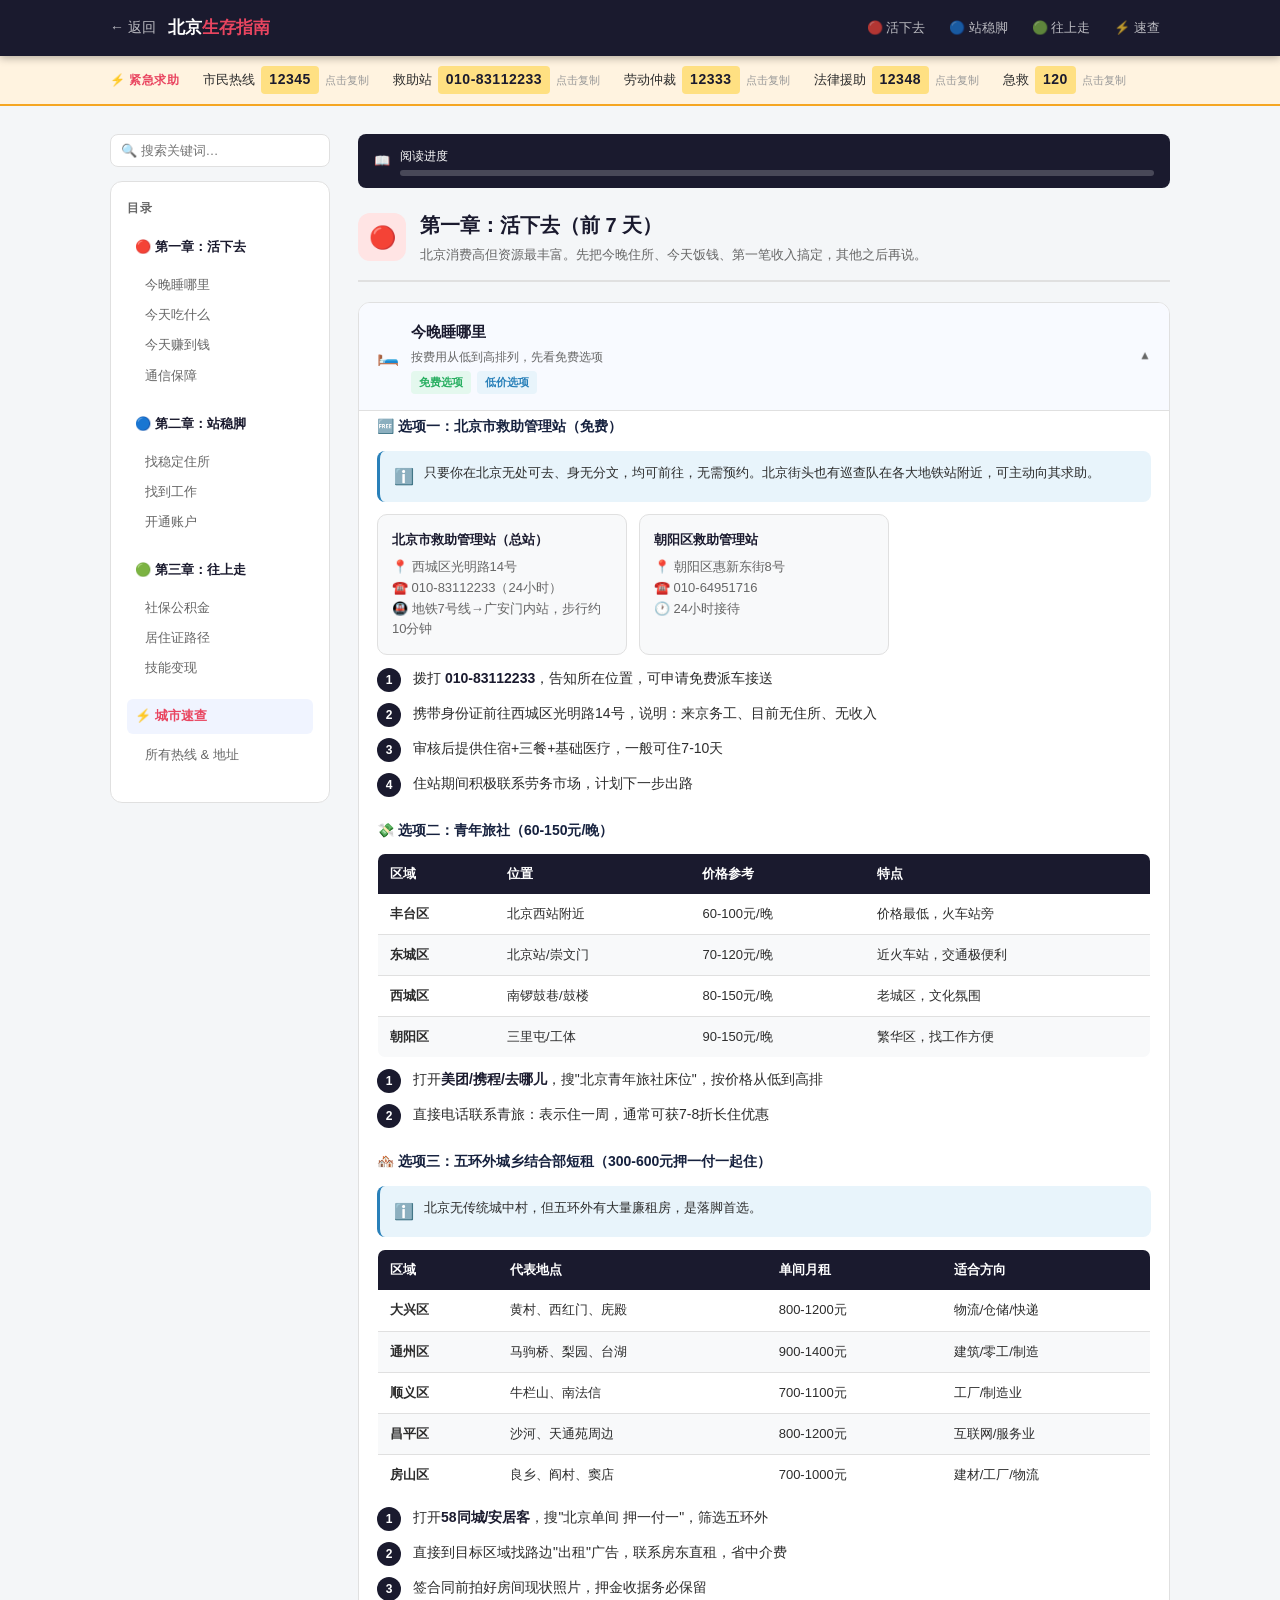
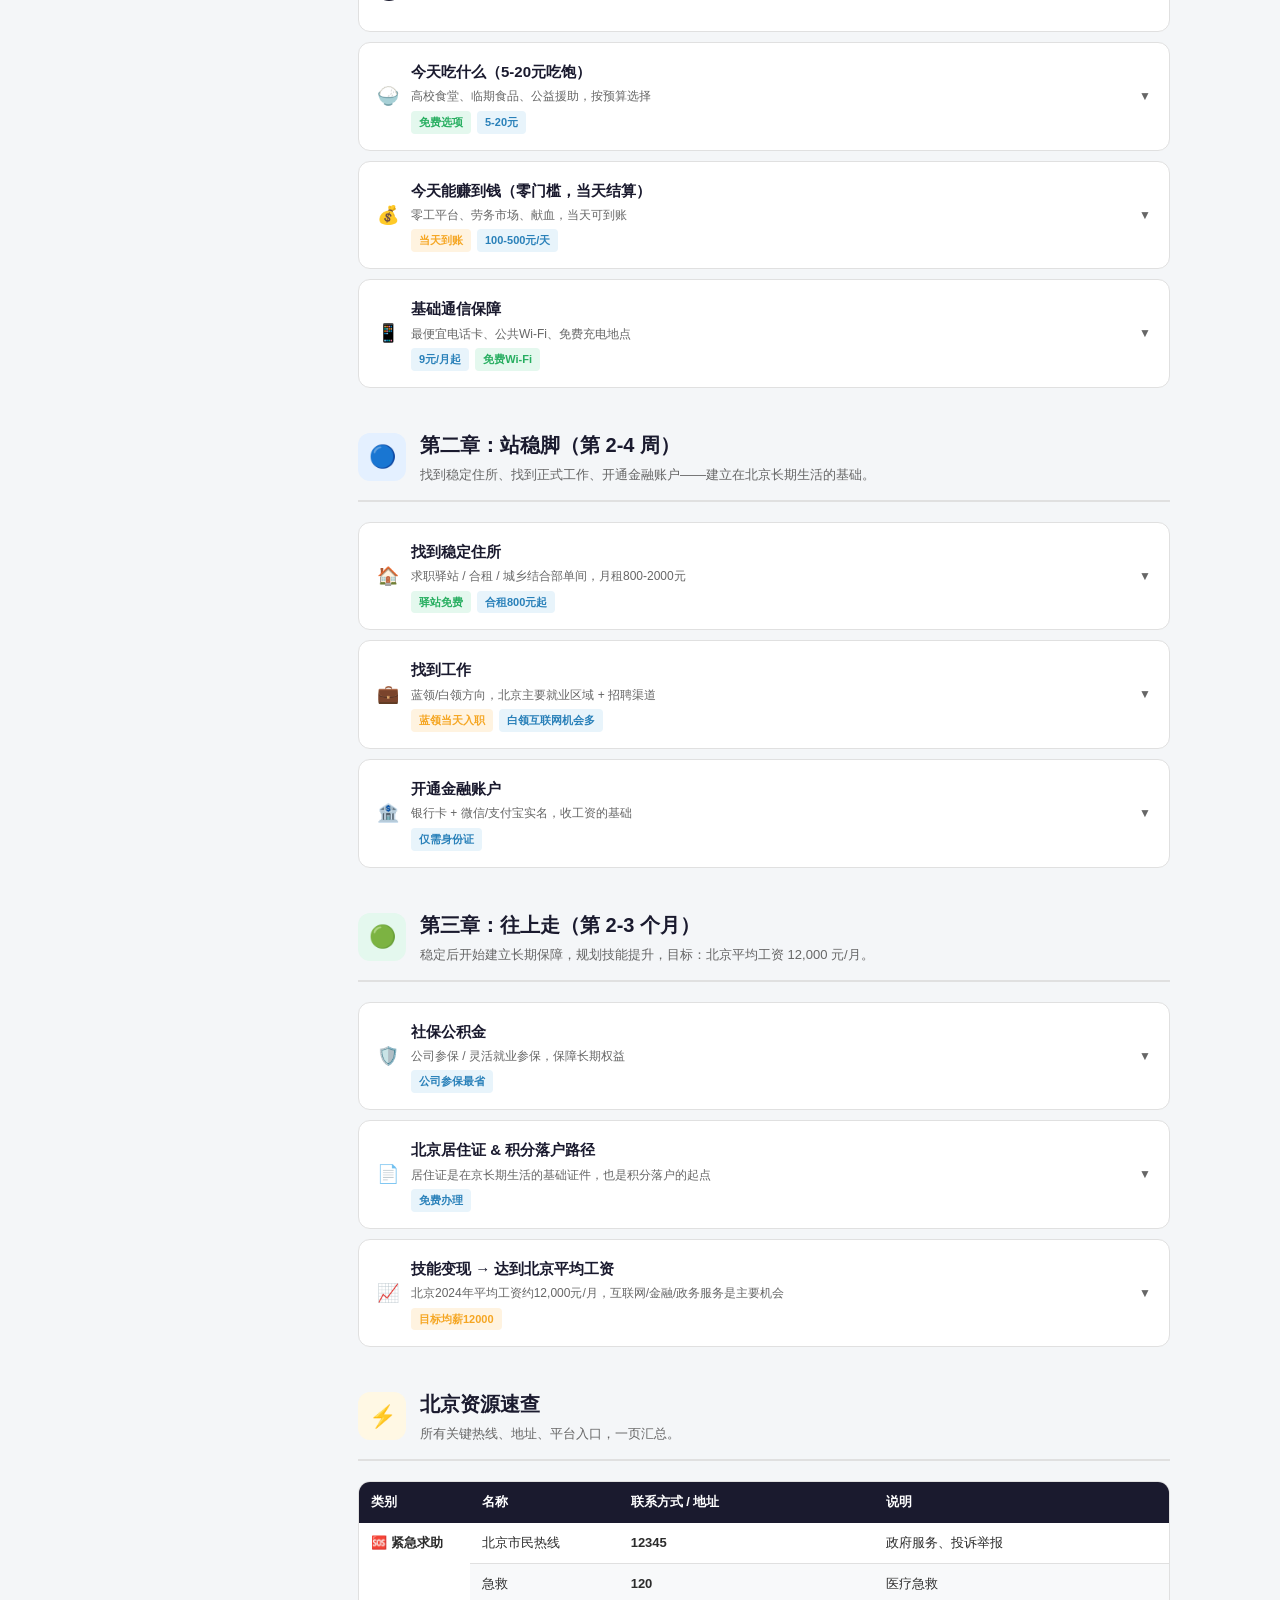
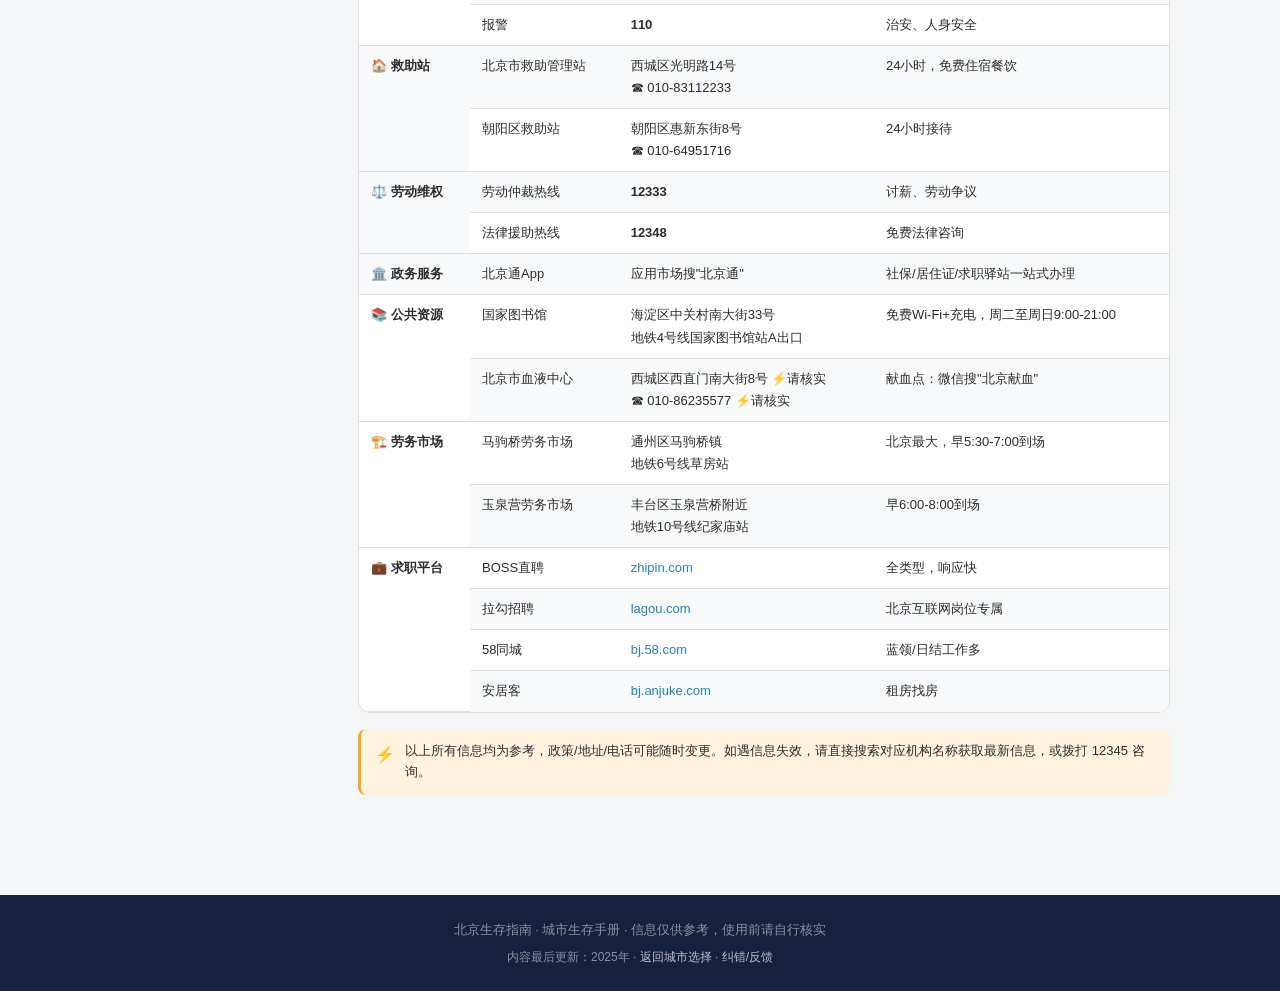
==== commit d95273c9: "修复手机端：全站表格加横向滚动容器；修复南京td标签错误；小本创业路格式统一" ====
--- a/cities/beijing.html
+++ b/cities/beijing.html
@@ -11,13 +11,13 @@
 
 <header class="city-header">
   <div class="inner">
-    <a href="../index.html" class="back-btn">← 返回</a>
+    <a href="../index.html" class="back-btn" target="_blank">← 返回</a>
     <div class="city-header-title">北京<span>生存指南</span></div>
     <nav class="chapter-nav">
-      <a href="#chapter1">🔴 活下去</a>
-      <a href="#chapter2">🔵 站稳脚</a>
-      <a href="#chapter3">🟢 往上走</a>
-      <a href="#resources">⚡ 速查</a>
+      <a href="#chapter1" target="_blank">🔴 活下去</a>
+      <a href="#chapter2" target="_blank">🔵 站稳脚</a>
+      <a href="#chapter3" target="_blank">🟢 往上走</a>
+      <a href="#resources" target="_blank">⚡ 速查</a>
     </nav>
   </div>
 </header>
@@ -43,32 +43,32 @@
       <div class="toc-chapter">
         <div class="toc-chapter-title" data-href="#chapter1">🔴 第一章：活下去</div>
         <div class="toc-items">
-          <a class="toc-item" href="#acc-sleep">今晚睡哪里</a>
-          <a class="toc-item" href="#acc-food">今天吃什么</a>
-          <a class="toc-item" href="#acc-earn">今天赚到钱</a>
-          <a class="toc-item" href="#acc-comm">通信保障</a>
+          <a class="toc-item" href="#acc-sleep" target="_blank">今晚睡哪里</a>
+          <a class="toc-item" href="#acc-food" target="_blank">今天吃什么</a>
+          <a class="toc-item" href="#acc-earn" target="_blank">今天赚到钱</a>
+          <a class="toc-item" href="#acc-comm" target="_blank">通信保障</a>
         </div>
       </div>
       <div class="toc-chapter">
         <div class="toc-chapter-title" data-href="#chapter2">🔵 第二章：站稳脚</div>
         <div class="toc-items">
-          <a class="toc-item" href="#acc-house">找稳定住所</a>
-          <a class="toc-item" href="#acc-job">找到工作</a>
-          <a class="toc-item" href="#acc-bank">开通账户</a>
+          <a class="toc-item" href="#acc-house" target="_blank">找稳定住所</a>
+          <a class="toc-item" href="#acc-job" target="_blank">找到工作</a>
+          <a class="toc-item" href="#acc-bank" target="_blank">开通账户</a>
         </div>
       </div>
       <div class="toc-chapter">
         <div class="toc-chapter-title" data-href="#chapter3">🟢 第三章：往上走</div>
         <div class="toc-items">
-          <a class="toc-item" href="#acc-social">社保公积金</a>
-          <a class="toc-item" href="#acc-resident">居住证路径</a>
-          <a class="toc-item" href="#acc-skill">技能变现</a>
+          <a class="toc-item" href="#acc-social" target="_blank">社保公积金</a>
+          <a class="toc-item" href="#acc-resident" target="_blank">居住证路径</a>
+          <a class="toc-item" href="#acc-skill" target="_blank">技能变现</a>
         </div>
       </div>
       <div class="toc-chapter">
         <div class="toc-chapter-title" data-href="#resources">⚡ 城市速查</div>
         <div class="toc-items">
-          <a class="toc-item" href="#resources">所有热线 &amp; 地址</a>
+          <a class="toc-item" href="#resources" target="_blank">所有热线 &amp; 地址</a>
         </div>
       </div>
     </div>
@@ -146,7 +146,7 @@
 
               <div class="content-block">
                 <div class="block-title">💸 选项二：青年旅社（60-150元/晚）</div>
-                <table class="data-table">
+                <div class="table-wrap"><table class="data-table">
                   <thead><tr><th>区域</th><th>位置</th><th>价格参考</th><th>特点</th></tr></thead>
                   <tbody>
                     <tr><td><strong>丰台区</strong></td><td>北京西站附近</td><td>60-100元/晚</td><td>价格最低，火车站旁</td></tr>
@@ -154,7 +154,7 @@
                     <tr><td><strong>西城区</strong></td><td>南锣鼓巷/鼓楼</td><td>80-150元/晚</td><td>老城区，文化氛围</td></tr>
                     <tr><td><strong>朝阳区</strong></td><td>三里屯/工体</td><td>90-150元/晚</td><td>繁华区，找工作方便</td></tr>
                   </tbody>
-                </table>
+                </table></div>
                 <div class="steps">
                   <div class="step"><span class="step-num">1</span><div class="step-content">打开<strong>美团/携程/去哪儿</strong>，搜"北京青年旅社床位"，按价格从低到高排</div></div>
                   <div class="step"><span class="step-num">2</span><div class="step-content">直接电话联系青旅：表示住一周，通常可获7-8折长住优惠</div></div>
@@ -167,7 +167,7 @@
                   <span class="alert-icon">ℹ️</span>
                   <div class="alert-content">北京无传统城中村，但五环外有大量廉租房，是落脚首选。</div>
                 </div>
-                <table class="data-table">
+                <div class="table-wrap"><table class="data-table">
                   <thead><tr><th>区域</th><th>代表地点</th><th>单间月租</th><th>适合方向</th></tr></thead>
                   <tbody>
                     <tr><td><strong>大兴区</strong></td><td>黄村、西红门、庑殿</td><td>800-1200元</td><td>物流/仓储/快递</td></tr>
@@ -176,7 +176,7 @@
                     <tr><td><strong>昌平区</strong></td><td>沙河、天通苑周边</td><td>800-1200元</td><td>互联网/服务业</td></tr>
                     <tr><td><strong>房山区</strong></td><td>良乡、阎村、窦店</td><td>700-1000元</td><td>建材/工厂/物流</td></tr>
                   </tbody>
-                </table>
+                </table></div>
                 <div class="steps">
                   <div class="step"><span class="step-num">1</span><div class="step-content">打开<strong>58同城/安居客</strong>，搜"北京单间 押一付一"，筛选五环外</div></div>
                   <div class="step"><span class="step-num">2</span><div class="step-content">直接到目标区域找路边"出租"广告，联系房东直租，省中介费</div></div>
@@ -210,7 +210,7 @@
                   <span class="alert-icon">⚡</span>
                   <div class="alert-content">北京高校管理较严，部分需刷脸或学生卡进入。以下为相对开放的学校，请实时核查政策。</div>
                 </div>
-                <table class="data-table">
+                <div class="table-wrap"><table class="data-table">
                   <thead><tr><th>学校</th><th>地址</th><th>进入方式</th><th>价格参考</th></tr></thead>
                   <tbody>
                     <tr><td><strong>中国农业大学</strong></td><td>海淀区清华东路17号</td><td>东门相对开放</td><td>6-12元/餐</td></tr>
@@ -218,7 +218,7 @@
                     <tr><td><strong>北京联合大学</strong></td><td>朝阳区北四环东路97号</td><td>开放度较高</td><td>5-10元/餐</td></tr>
                     <tr><td><strong>北京工业大学</strong></td><td>朝阳区平乐园100号</td><td>非高峰期可进</td><td>6-12元/餐</td></tr>
                   </tbody>
-                </table>
+                </table></div>
                 <div class="steps">
                   <div class="step"><span class="step-num">1</span><div class="step-content">乘地铁至目标学校附近，跟随学生人流进入</div></div>
                   <div class="step"><span class="step-num">2</span><div class="step-content">用微信/支付宝/现金直接付款，不需要学生卡</div></div>
@@ -238,7 +238,7 @@
 
               <div class="content-block">
                 <div class="block-title">🍜 选项三：低价餐饮选项（5-15元吃饱）</div>
-                <table class="data-table">
+                <div class="table-wrap"><table class="data-table">
                   <thead><tr><th>场所</th><th>价格</th><th>说明</th></tr></thead>
                   <tbody>
                     <tr><td>马驹桥务工区周边饭馆</td><td>8-12元</td><td>专为建筑工人、零工服务，量大价廉</td></tr>
@@ -246,7 +246,7 @@
                     <tr><td>麦当劳App领券套餐</td><td>约13元</td><td>汉堡+小食，App每天有优惠券</td></tr>
                     <tr><td>胡同早餐摊</td><td>4-8元</td><td>豆浆油条、烧饼果子，北京特有</td></tr>
                   </tbody>
-                </table>
+                </table></div>
               </div>
 
               <div class="content-block">
@@ -285,7 +285,7 @@
 
               <div class="content-block">
                 <div class="block-title">📱 方案一：零工平台（当天结算）</div>
-                <table class="data-table">
+                <div class="table-wrap"><table class="data-table">
                   <thead><tr><th>平台</th><th>工作类型</th><th>日收入参考</th><th>注册入口</th></tr></thead>
                   <tbody>
                     <tr><td><strong>闪送骑手</strong></td><td>同城急送（商务文件为主）</td><td>150-450元</td><td>闪送App→注册骑手</td></tr>
@@ -294,7 +294,7 @@
                     <tr><td><strong>美团外卖众包</strong></td><td>外卖配送</td><td>120-300元</td><td>美团App→成为骑手</td></tr>
                     <tr><td><strong>京东众包</strong></td><td>快递配送（北京特色）</td><td>100-200元</td><td>京东App→众包</td></tr>
                   </tbody>
-                </table>
+                </table></div>
                 <div class="steps">
                   <div class="step"><span class="step-num">1</span><div class="step-content"><strong>闪送首选：</strong>下载闪送App → 成为骑手 → 上传身份证+银行卡，1-2小时完成审核</div></div>
                   <div class="step"><span class="step-num">2</span><div class="step-content">北京CBD（国贸/望京）闪送需求极大，商务文件急送单价高，优先去这些区域接单</div></div>
@@ -312,7 +312,7 @@
                   <span class="alert-icon">💡</span>
                   <div class="alert-content"><strong>北京最大劳务集散地：马驹桥</strong>（通州区马驹桥镇），每天清晨聚集数千务工人员。地铁6号线草房站下，步行或骑共享单车前往。</div>
                 </div>
-                <table class="data-table">
+                <div class="table-wrap"><table class="data-table">
                   <thead><tr><th>地点</th><th>地址</th><th>最佳到达时间</th><th>日结参考</th></tr></thead>
                   <tbody>
                     <tr><td><strong>马驹桥劳务市场</strong></td><td>通州区马驹桥镇马驹桥路（地铁6号线草房站）</td><td>早上 5:30-7:00</td><td>180-320元</td></tr>
@@ -320,7 +320,7 @@
                     <tr><td><strong>十里河装修劳务</strong></td><td>朝阳区十里河建材区附近</td><td>早上 6:00-8:00</td><td>200-400元（装修工）</td></tr>
                     <tr><td><strong>大钟寺劳务市场</strong></td><td>海淀区大钟寺附近</td><td>早上 6:30-8:30</td><td>150-250元</td></tr>
                   </tbody>
-                </table>
+                </table></div>
                 <div class="steps">
                   <div class="step"><span class="step-num">1</span><div class="step-content">前一天查好路线，确保早上<strong>5:30-6:30</strong>到达马驹桥，这是工头最集中的时间</div></div>
                   <div class="step"><span class="step-num">2</span><div class="step-content">主动询问：有什么活？工资多少？当天结吗？</div></div>
@@ -339,7 +339,7 @@
                   <span class="alert-icon">⚡</span>
                   <div class="alert-content">献血补贴标准以北京市血液中心最新公告为准，请以官网信息为准。</div>
                 </div>
-                <table class="data-table">
+                <div class="table-wrap"><table class="data-table">
                   <thead><tr><th>献血点</th><th>地址</th><th>开放时间</th></tr></thead>
                   <tbody>
                     <tr><td><strong>北京市血液中心（总部）</strong></td><td>西城区西直门南大街8号 ⚡请核实</td><td>周一至周日 8:30-17:00</td></tr>
@@ -347,7 +347,7 @@
                     <tr><td><strong>西单献血屋</strong></td><td>西城区西单北大街</td><td>9:00-17:00</td></tr>
                     <tr><td><strong>中关村献血站</strong></td><td>海淀区中关村大街附近</td><td>9:00-17:00</td></tr>
                   </tbody>
-                </table>
+                </table></div>
                 <div class="steps">
                   <div class="step"><span class="step-num">1</span><div class="step-content">微信搜索"<strong>北京献血</strong>"小程序，查看所有献血点位置和预约入口</div></div>
                   <div class="step"><span class="step-num">2</span><div class="step-content">携带身份证前往，健康问询+体检约15分钟</div></div>
@@ -387,14 +387,14 @@
 
               <div class="content-block">
                 <div class="block-title">📲 最便宜电话卡</div>
-                <table class="data-table">
+                <div class="table-wrap"><table class="data-table">
                   <thead><tr><th>运营商</th><th>套餐</th><th>月费</th><th>购买方式</th></tr></thead>
                   <tbody>
                     <tr><td><strong>中国电信</strong></td><td>9元套餐（含流量+通话）</td><td>9元</td><td>电信营业厅现场办理</td></tr>
                     <tr><td><strong>中国移动</strong></td><td>花卡9元套餐</td><td>9元</td><td>移动营业厅/微信搜"中国移动"</td></tr>
                     <tr><td><strong>中国联通</strong></td><td>沃派卡9元</td><td>9元</td><td>联通营业厅</td></tr>
                   </tbody>
-                </table>
+                </table></div>
                 <div class="steps">
                   <div class="step"><span class="step-num">1</span><div class="step-content">高德搜"中国电信营业厅"，找最近一家</div></div>
                   <div class="step"><span class="step-num">2</span><div class="step-content">带身份证，说"我要最便宜的套餐，当天可用"，现场激活即可</div></div>
@@ -403,7 +403,7 @@
 
               <div class="content-block">
                 <div class="block-title">📶 北京免费公共 Wi-Fi</div>
-                <table class="data-table">
+                <div class="table-wrap"><table class="data-table">
                   <thead><tr><th>场所</th><th>Wi-Fi 名称</th><th>说明</th></tr></thead>
                   <tbody>
                     <tr><td>北京地铁站内</td><td>各线路专属Wi-Fi</td><td>部分线路站内有覆盖，速度一般</td></tr>
@@ -412,7 +412,7 @@
                     <tr><td>麦当劳/肯德基</td><td>McDonald's Free WiFi</td><td>点餐后可用，全市均有</td></tr>
                     <tr><td>星巴克</td><td>Starbucks WiFi</td><td>点咖啡后可用，速度快</td></tr>
                   </tbody>
-                </table>
+                </table></div>
                 <div class="alert success">
                   <span class="alert-icon">✅</span>
                   <div class="alert-content"><strong>强烈推荐：国家图书馆</strong>（地铁4号线国家图书馆站A出口），免费Wi-Fi+免费充电+免费座位，可整天在此处理找工作事务。开放时间：周二至周日 9:00-21:00。</div>
@@ -421,7 +421,7 @@
 
               <div class="content-block">
                 <div class="block-title">🔋 免费充电地点</div>
-                <table class="data-table">
+                <div class="table-wrap"><table class="data-table">
                   <thead><tr><th>场所</th><th>说明</th></tr></thead>
                   <tbody>
                     <tr><td><strong>各区图书馆</strong></td><td>阅览区有插座，完全免费，国家图书馆插座最多</td></tr>
@@ -430,7 +430,7 @@
                     <tr><td><strong>大型商场休息区</strong></td><td>SKP、国贸、西单等商场休息区有充电座</td></tr>
                     <tr><td><strong>共享充电宝</strong></td><td>小电/来电，约1-2元/小时，地铁站/便利店均有</td></tr>
                   </tbody>
-                </table>
+                </table></div>
               </div>
 
             </div>
@@ -502,7 +502,7 @@
 
               <div class="content-block">
                 <div class="block-title">🏘️ 选项二：五环外合租（月租800-1500元）</div>
-                <table class="data-table">
+                <div class="table-wrap"><table class="data-table">
                   <thead><tr><th>区域</th><th>代表地点</th><th>合租价格</th><th>通勤参考</th></tr></thead>
                   <tbody>
                     <tr><td><strong>房山区</strong></td><td>良乡、窦店、阎村</td><td>800-1200元</td><td>地铁房山线，距市区40-60分钟</td></tr>
@@ -511,7 +511,7 @@
                     <tr><td><strong>昌平区</strong></td><td>沙河、南口、天通苑</td><td>800-1200元</td><td>地铁昌平线/5号线</td></tr>
                     <tr><td><strong>通州区</strong></td><td>梨园、台湖、漷县</td><td>900-1400元</td><td>地铁6号线/八通线</td></tr>
                   </tbody>
-                </table>
+                </table></div>
                 <div class="steps">
                   <div class="step"><span class="step-num">1</span><div class="step-content">打开<strong>安居客/链家</strong>，搜"北京合租 单间"，筛选五环外，价格设1500元以下</div></div>
                   <div class="step"><span class="step-num">2</span><div class="step-content">微信搜"北京找房"、"大兴找房"等关键词加入本地租房群，群里房源更新快</div></div>
@@ -543,55 +543,87 @@
           <div class="accordion-body">
             <div class="accordion-body-inner">
 
-              <div class="content-block">
-                <div class="block-title">🔧 蓝领方向（建筑/快递/餐饮/保洁）</div>
-                <div class="alert success">
-                  <span class="alert-icon">💡</span>
-                  <div class="alert-content"><strong>最快路径：</strong>北京建筑工地（马驹桥/大兴/通州大量工地）需求量极大，很多提供住宿+三餐，当天可上岗。早上去劳务市场直接找工头。</div>
-                </div>
-                <table class="data-table">
-                  <thead><tr><th>平台/地点</th><th>特点</th><th>访问方式</th></tr></thead>
-                  <tbody>
-                    <tr><td><strong>BOSS直聘</strong></td><td>直接跟老板聊，响应最快</td><td>应用市场搜"BOSS直聘"</td></tr>
-                    <tr><td><strong>58同城</strong></td><td>蓝领职位多，日结/周结均有</td><td>bj.58.com</td></tr>
-                    <tr><td><strong>马驹桥劳务市场</strong></td><td>北京最大，建筑/装修/搬运</td><td>通州区马驹桥，线下前往</td></tr>
-                    <tr><td><strong>美团/饿了么骑手</strong></td><td>外卖骑手，灵活自由</td><td>美团App→骑手</td></tr>
-                    <tr><td><strong>顺丰速运招聘</strong></td><td>快递员，稳定有社保</td><td>sf-express.com/careers</td></tr>
-                  </tbody>
-                </table>
-                <div class="steps">
-                  <div class="step"><span class="step-num">1</span><div class="step-content">去<strong>马驹桥劳务市场</strong>（通州）或<strong>玉泉营劳务市场</strong>（丰台），直接找工头</div></div>
-                  <div class="step"><span class="step-num">2</span><div class="step-content">大兴/通州/顺义的大型物流仓（京东华北仓、顺丰转运中心）常年招聘分拣员</div></div>
-                  <div class="step"><span class="step-num">3</span><div class="step-content">入职确认：①有无宿舍 ②试用期工资 ③是否签劳动合同 ④社保何时参保</div></div>
-                </div>
-                <div class="alert warning">
-                  <span class="alert-icon">⚠️</span>
-                  <div class="alert-content">通过中介找工作，<strong>不要付任何介绍费</strong>。合法中介不收求职者费用。</div>
-                </div>
-              </div>
-
-              <div class="content-block">
-                <div class="block-title">💻 白领方向（行政/客服/运营/互联网）</div>
-                <div class="alert success">
-                  <span class="alert-icon">💡</span>
-                  <div class="alert-content"><strong>北京互联网机会最多：</strong>中关村（百度/字节/滴滴）、望京（阿里/抖音）、朝阳（各类互联网公司）是核心聚集区，白领岗位需求量极大。</div>
-                </div>
-                <table class="data-table">
-                  <thead><tr><th>平台</th><th>适合职位</th><th>特点</th></tr></thead>
-                  <tbody>
-                    <tr><td><strong>BOSS直聘</strong></td><td>互联网运营/产品/客服</td><td>北京互联网公司首选平台</td></tr>
-                    <tr><td><strong>拉勾招聘</strong></td><td>互联网/技术岗位</td><td>北京IT行业招聘专属平台</td></tr>
-                    <tr><td><strong>智联招聘</strong></td><td>行政文员/销售/客服</td><td>传统企业岗位多</td></tr>
-                    <tr><td><strong>前程无忧</strong></td><td>各类白领岗位</td><td>大企业岗位多</td></tr>
-                    <tr><td><strong>猎聘</strong></td><td>中高端岗位（有经验者）</td><td>薪资透明，效率高</td></tr>
-                  </tbody>
-                </table>
-                <div class="steps">
-                  <div class="step"><span class="step-num">1</span><div class="step-content">优先投<strong>客服/销售/行政助理</strong>，门槛低、北京需求量大</div></div>
-                  <div class="step"><span class="step-num">2</span><div class="step-content">BOSS直聘主动发消息给HR，说"我可以随时来面试，请问是否有合适岗位"</div></div>
-                  <div class="step"><span class="step-num">3</span><div class="step-content">面试强调能吃苦、稳定性强、随时到岗，比技能更重要</div></div>
-                </div>
-              </div>
+            <div class="content-block">
+              <div class="block-title">💰 北京：第一周怎么挣到钱（零经验可操作）</div>
+              <div class="alert success"><span class="alert-icon">⚡</span><div class="alert-content"><strong>当天见钱最快的3条路：</strong>美团/饿了么骑手（注册当天可接单）、58同城日结保洁/搬家（打电话当天上岗）、建筑工地小工（五环外劳务市场早6点去站）。这三条路在北京不需要任何经验，手机+身份证就能启动。</div></div>
+              <div class="table-wrap"><table class="data-table">
+                <thead><tr><th>方式</th><th>门槛</th><th>日收入</th><th>启动方法</th></tr></thead>
+                <tbody>
+                  <tr><td><strong>外卖骑手（美团/饿了么）</strong></td><td>手机+身份证+电动车（可租）</td><td>200-400元/天（全天跑）</td><td><a href="https://h5.meituan.com/rider/" target="_blank">美团骑手注册</a>，或就近到美团站点当面办理</td></tr>
+                  <tr><td><strong>日结保洁/家政</strong></td><td>无经验可，手机接单</td><td>150-250元/天</td><td>58同城搜「北京日结保洁」，当天打电话约时间</td></tr>
+                  <tr><td><strong>建筑工地小工</strong></td><td>无技能，体力活</td><td>180-280元/天现结</td><td>朝阳区劳务市场（朝阳路/四惠/十里河）早6点到场</td></tr>
+                  <tr><td><strong>跑腿/闪送</strong></td><td>手机+身份证</td><td>100-300元/天（兼职）</td><td><a href="https://www.ishansong.com/" target="_blank">闪送App</a>注册，审核约1天</td></tr>
+                  <tr><td><strong>搬家/力工</strong></td><td>体力好即可</td><td>200-350元/次</td><td>58同城搜「北京搬家工人招聘」；或直接去搬家公司门店</td></tr>
+                </tbody>
+              </table></div>
+            </div>
+            <div class="content-block">
+              <div class="block-title">🔧 蓝领稳定岗位（月薪3500-7000元）</div>
+              <div class="alert info"><span class="alert-icon">ℹ️</span><div class="alert-content">北京蓝领岗位薪资全国偏高，但生活成本也高。以下岗位在北京需求量大、相对稳定，有住宿补贴的优先考虑——省下住宿费等于多挣了一半。</div></div>
+              <div class="table-wrap"><table class="data-table">
+                <thead><tr><th>岗位</th><th>月薪范围</th><th>是否含住</th><th>招聘入口</th></tr></thead>
+                <tbody>
+                  <tr><td><strong>快递员（顺丰/京东/圆通）</strong></td><td>5,000-9,000元</td><td>部分含住</td><td>顺丰官网/BOSS直聘，进京东物流站最快</td></tr>
+                  <tr><td><strong>餐饮服务员/后厨</strong></td><td>3,500-5,500元</td><td>多含住含餐</td><td>58同城/BOSS直聘搜「北京餐饮服务员」</td></tr>
+                  <tr><td><strong>保安</strong></td><td>3,500-5,000元</td><td>多含住含餐</td><td>各物业公司/安保公司直招，无需证书</td></tr>
+                  <tr><td><strong>工厂流水线（亦庄/顺义）</strong></td><td>4,000-6,000元</td><td>多含住</td><td>北京经济技术开发区（亦庄）劳务市场；或BOSS直聘搜「北京工厂」</td></tr>
+                  <tr><td><strong>家政保洁（月嫂/阿姨）</strong></td><td>4,000-8,000元</td><td>有时含住</td><td>58同城/美团家政/好帮手平台注册</td></tr>
+                  <tr><td><strong>网约车司机</strong></td><td>6,000-12,000元（全职）</td><td>无</td><td>需北京本地驾照+网约车证，<a href="https://www.didiglobal.com/" target="_blank">滴滴平台</a>注册；外地人需先考本地证</td></tr>
+                </tbody>
+              </table></div>
+              <div class="steps">
+                <div class="step"><span class="step-num">1</span><div class="step-content"><strong>第一选择：含住岗位</strong> — 北京租金贵（月均2,000+），能找到含住的蓝领岗位等于薪资直接多出一大块，餐饮/保安/工厂首选含住</div></div>
+                <div class="step"><span class="step-num">2</span><div class="step-content"><strong>劳务市场地址：</strong>朝阳区四惠地铁站东侧（建材/装修工）；昌平区霍营劳务市场（家政/保洁）；丰台区南苑路（普工/力工）</div></div>
+              </div>
+            </div>
+            <div class="content-block">
+              <div class="block-title">🚀 灵活变现路（自雇/接单，无需固定雇主）</div>
+              <div class="alert info"><span class="alert-icon">💡</span><div class="alert-content">这条路的核心优势：<strong>时间自由、收入弹性大、不需要学历/简历</strong>。北京平台经济密度全国最高，外卖/跑腿/货运/家政平台用户量大，接单收入上限高于大多数蓝领固定岗。</div></div>
+              <div class="table-wrap"><table class="data-table">
+                <thead><tr><th>方式</th><th>月收入区间</th><th>启动门槛</th><th>平台/入口</th></tr></thead>
+                <tbody>
+                  <tr><td><strong>外卖骑手（全职）</strong></td><td>6,000-12,000元</td><td>电动车（可租）+手机</td><td><a href="https://h5.meituan.com/rider/" target="_blank">美团骑手</a> / <a href="https://e.ele.me/recruit" target="_blank">饿了么众包</a></td></tr>
+                  <tr><td><strong>货拉拉/滴滴货运司机</strong></td><td>7,000-15,000元</td><td>面包车/货车+驾照</td><td><a href="https://www.huolala.cn/" target="_blank">货拉拉</a>注册，北京货运需求全国最大</td></tr>
+                  <tr><td><strong>闪送/跑腿员</strong></td><td>4,000-9,000元（兼职可做）</td><td>手机+身份证+电动车</td><td><a href="https://www.ishansong.com/" target="_blank">闪送App</a>，北京商务区客单价高</td></tr>
+                  <tr><td><strong>家政/保洁接单（平台接单）</strong></td><td>5,000-10,000元</td><td>无需证书</td><td>58同城到家/阿姨帮/好帮手平台注册，自定义接单时间</td></tr>
+                  <tr><td><strong>搬家/力工接单（58同城）</strong></td><td>4,000-9,000元</td><td>体力好即可</td><td>58同城"个人找活"发布技能，等雇主找你</td></tr>
+                  <tr><td><strong>技能接单（摄影/设计/翻译）</strong></td><td>3,000-20,000元（兼职）</td><td>有一项技能即可</td><td><a href="https://www.upwork.com/" target="_blank">Upwork</a>（英文）/<a href="https://www.zbj.com/" target="_blank">猪八戒</a>（中文）/小红书接单</td></tr>
+                </tbody>
+              </table></div>
+            </div>
+            <div class="content-block">
+              <div class="block-title">🏪 小本创业路（北京特色低门槛机会）</div>
+              <div class="alert success"><span class="alert-icon">💡</span><div class="alert-content"><strong>北京创业最大的优势是消费力强：</strong>同样的服务/产品，北京客单价比二三线城市高30-50%。摆摊/网红打卡点周边做生意/代运营都有可观收益。</div></div>
+              <div class="table-wrap"><table class="data-table">
+                <thead><tr><th>方向</th><th>启动成本</th><th>月收入潜力</th><th>操作要点</th></tr></thead>
+                <tbody>
+                  <tr><td><strong>摆摊（夜市/集市/文创市集）</strong></td><td>300-2,000元（货品成本）</td><td>3,000-15,000元</td><td>朝阳区三里屯/五道口/望京文创市集；周末集市摊位费200-500元/天；饰品/手作/特色食品最好卖</td></tr>
+                  <tr><td><strong>短视频/自媒体账号</strong></td><td>0元（手机拍摄即可）</td><td>0-50,000元（3-6个月见效）</td><td>北京题材：胡同探店/CBD职场/大学城攻略/故宫周边；抖音/小红书开账号，粉丝1万可接广告</td></tr>
+                  <tr><td><strong>代运营小红书/抖音账号</strong></td><td>0元</td><td>3,000-20,000元/月</td><td>帮本地餐厅/民宿运营账号，先免费做2-3家换案例，再按效果收费</td></tr>
+                  <tr><td><strong>代驾（滴滴代驾/e代驾）</strong></td><td>0元（骑折叠车上门）</td><td>4,000-12,000元</td><td><a href="https://daijia.didiglobal.com/" target="_blank">滴滴代驾</a>注册，北京酒局多，周五/六/节假日收入是工作日3倍</td></tr>
+                  <tr><td><strong>收旧货/二手转卖</strong></td><td>几乎0元</td><td>3,000-10,000元</td><td>关注闲鱼/58北京低价出售信息，找到定价错误商品低买高卖；或去798/南锣鼓巷周边旧货市场找货</td></tr>
+                </tbody>
+              </table></div>
+            </div>
+            <div class="content-block">
+              <div class="block-title">💻 白领入门路径（月薪5000-15000元）</div>
+              <div class="alert success"><span class="alert-icon">💡</span><div class="alert-content"><strong>北京白领机会核心在中关村/望京/国贸三个区域。</strong>没有经验的外地人最容易切入的是：客服/内容运营（无需技术背景）、销售（纯靠勤奋）、互联网测试（学一个月可入门）。</div></div>
+              <div class="table-wrap"><table class="data-table">
+                <thead><tr><th>方向</th><th>入门月薪</th><th>核心区域</th><th>求职入口</th></tr></thead>
+                <tbody>
+                  <tr><td><strong>互联网客服/运营助理</strong></td><td>4,500-7,000元</td><td>中关村/望京</td><td><a href="https://www.zhipin.com/" target="_blank">BOSS直聘</a>搜「北京客服」，大量不需经验的岗位</td></tr>
+                  <tr><td><strong>销售（房产/金融/SaaS）</strong></td><td>底薪3,000+提成，上限无</td><td>国贸/朝阳/CBD</td><td>BOSS直聘搜「北京销售」，房产中介最好进（链家/贝壳直招）</td></tr>
+                  <tr><td><strong>行政助理/前台</strong></td><td>4,000-6,000元</td><td>全北京均有</td><td>BOSS直聘/智联招聘，有大专学历成功率更高</td></tr>
+                  <tr><td><strong>软件测试（入门）</strong></td><td>6,000-10,000元</td><td>中关村/海淀</td><td>自学1个月黑马/尚硅谷测试课后投递，BOSS直聘搜「北京测试」</td></tr>
+                  <tr><td><strong>短视频/直播运营</strong></td><td>5,000-10,000元</td><td>朝阳/通州（MCN集中）</td><td>BOSS直聘搜「北京直播运营/短视频」</td></tr>
+                  <tr><td><strong>外卖平台BD（地推）</strong></td><td>5,000-8,000元+提成</td><td>全北京</td><td>美团/饿了么官网招聘BD，无学历要求</td></tr>
+                </tbody>
+              </table></div>
+              <div class="steps">
+                <div class="step"><span class="step-num">1</span><div class="step-content"><strong>北京3个月冲刺路径（无经验）：</strong>第1个月骑手/日结赚生活费→同时在B站自学软件测试或运营基础→第2个月开始投递客服/运营助理→第3个月拿到第一份白领工作，起薪5,000+</div></div>
+                <div class="step"><span class="step-num">2</span><div class="step-content"><strong>北京平均工资参考：</strong>2024年北京平均薪资约12,000-14,000元/月（社保口径），互联网行业平均更高。外地新人合理目标：第一年6,000-8,000元，第二年8,000-12,000元</div></div>
+              </div>
+            </div>
 
             </div>
           </div>
@@ -775,7 +807,7 @@
 
               <div class="content-block">
                 <div class="block-title">🚀 北京特有技能变现机会</div>
-                <table class="data-table">
+                <div class="table-wrap"><table class="data-table">
                   <thead><tr><th>方向</th><th>起步收入</th><th>3个月目标</th><th>关键动作</th></tr></thead>
                   <tbody>
                     <tr><td><strong>互联网运营/客服</strong></td><td>5,000-7,000元</td><td>8,000-12,000元</td><td>进入字节/美团/京东等大厂，薪资涨幅快</td></tr>
@@ -785,7 +817,7 @@
                     <tr><td><strong>建筑工/装修工</strong></td><td>6,000-9,000元</td><td>10,000-15,000元</td><td>学一门技能（水电工/泥瓦工），工头直接提升</td></tr>
                     <tr><td><strong>IT技术</strong></td><td>—</td><td>12,000-20,000元</td><td>中关村需求极大，Java/Python/前端均可，需3-6个月学习</td></tr>
                   </tbody>
-                </table>
+                </table></div>
               </div>
 
               <div class="content-block">
@@ -861,7 +893,7 @@
 
 <footer>
   <p>北京生存指南 · 城市生存手册 · 信息仅供参考，使用前请自行核实</p>
-  <p style="margin-top:6px;font-size:12px;">内容最后更新：2025年 · <a href="../index.html">返回城市选择</a> · <a href="mailto:feedback@example.com">纠错/反馈</a></p>
+  <p style="margin-top:6px;font-size:12px;">内容最后更新：2025年 · <a href="../index.html" target="_blank">返回城市选择</a> · <a href="mailto:feedback@example.com" target="_blank">纠错/反馈</a></p>
 </footer>
 
 <script src="../assets/app.js"></script>
--- a/assets/style.css
+++ b/assets/style.css
@@ -704,3 +704,16 @@
   pointer-events: none;
 }
 .toast.show { transform: translateX(-50%) translateY(0); }
+
+/* ===== 表格横向滚动（手机端） ===== */
+.table-wrap {
+  width: 100%;
+  overflow-x: auto;
+  -webkit-overflow-scrolling: touch;
+  margin: 10px 0;
+  border-radius: 8px;
+}
+.table-wrap .data-table {
+  margin: 0;
+  min-width: 480px;
+}
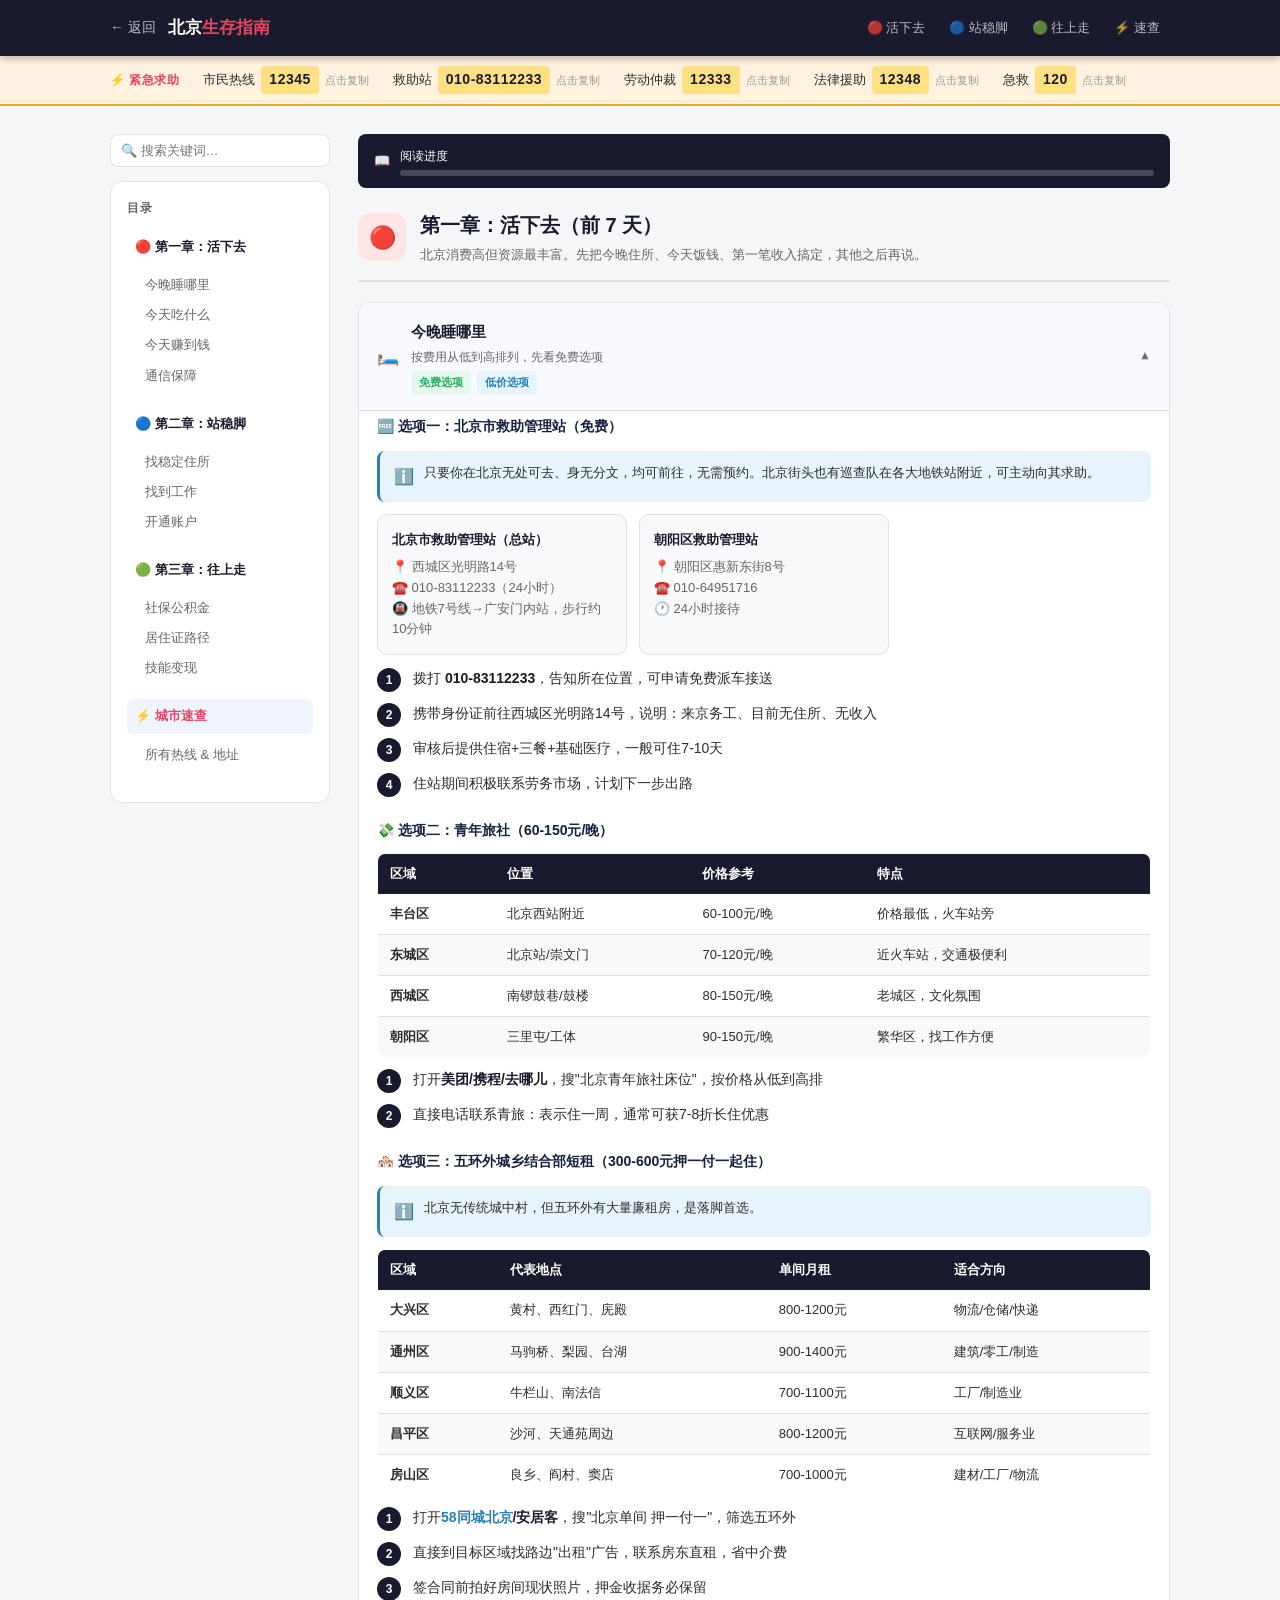
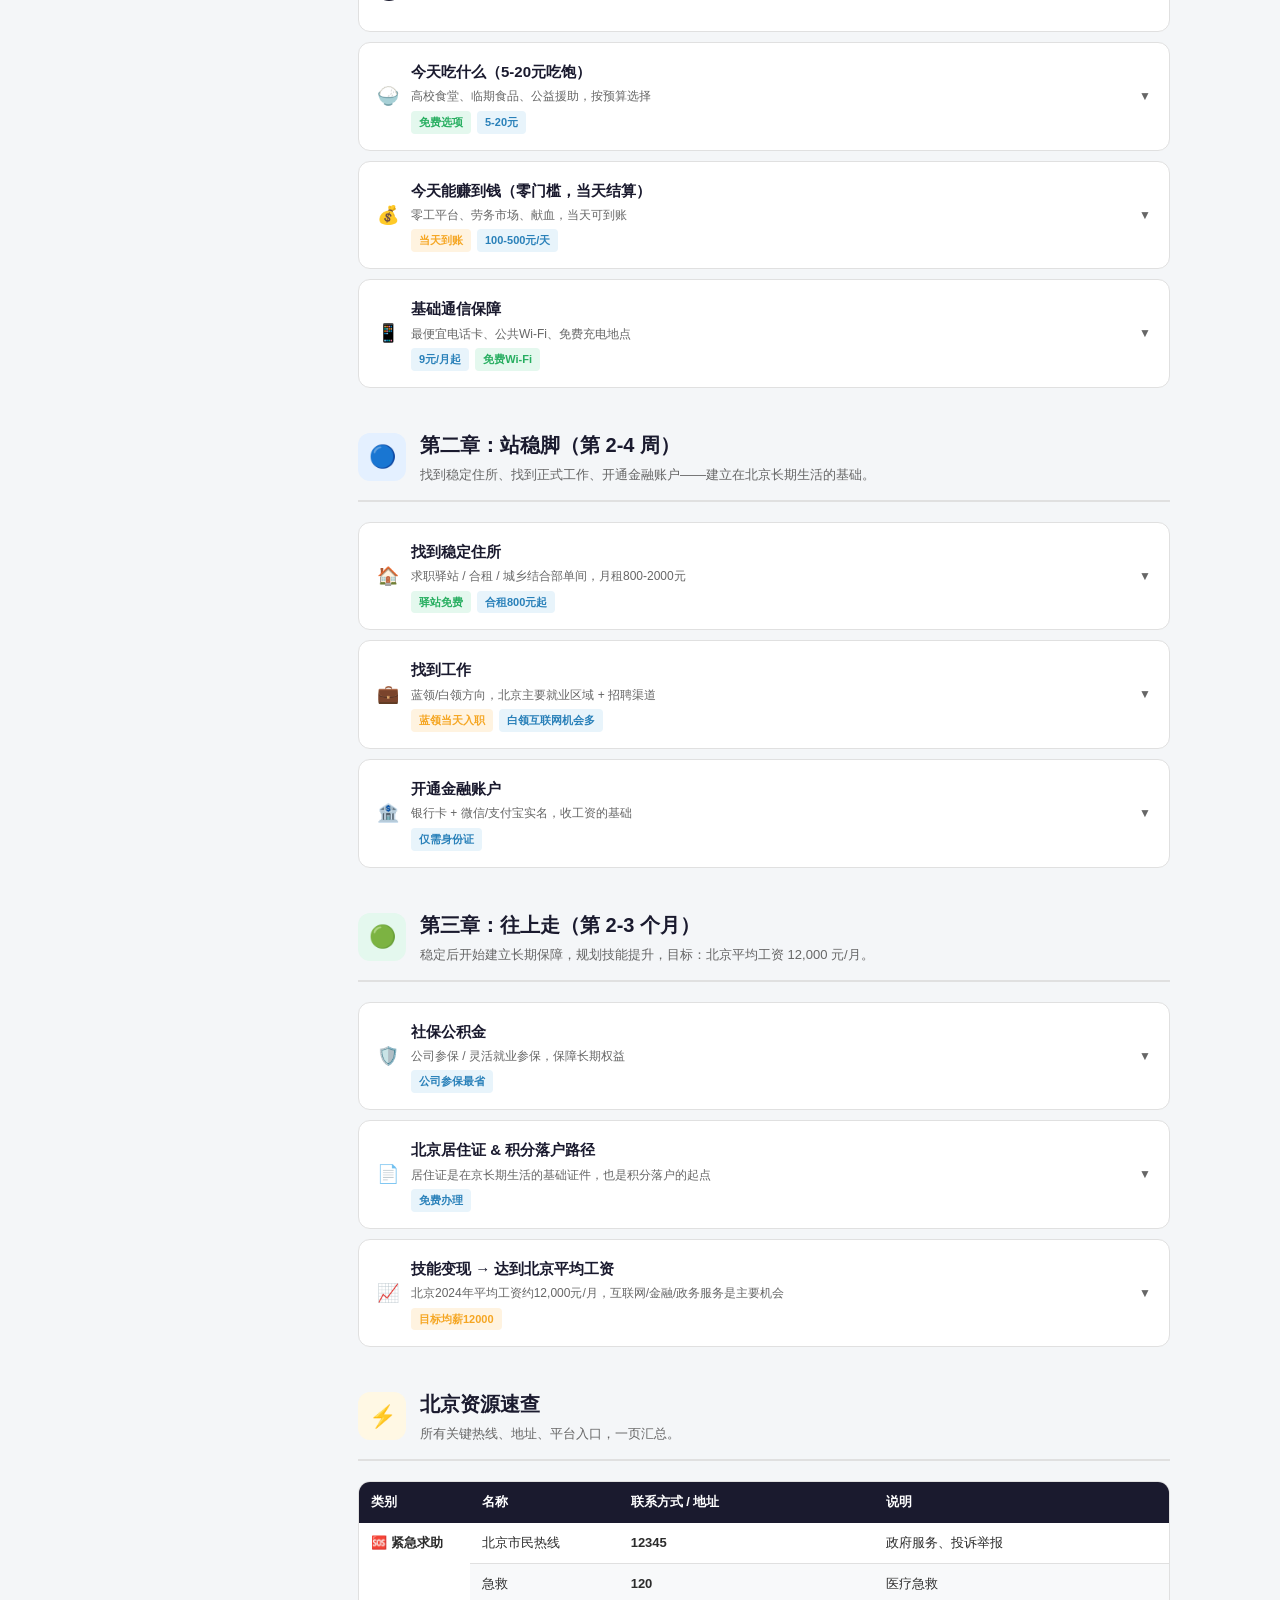
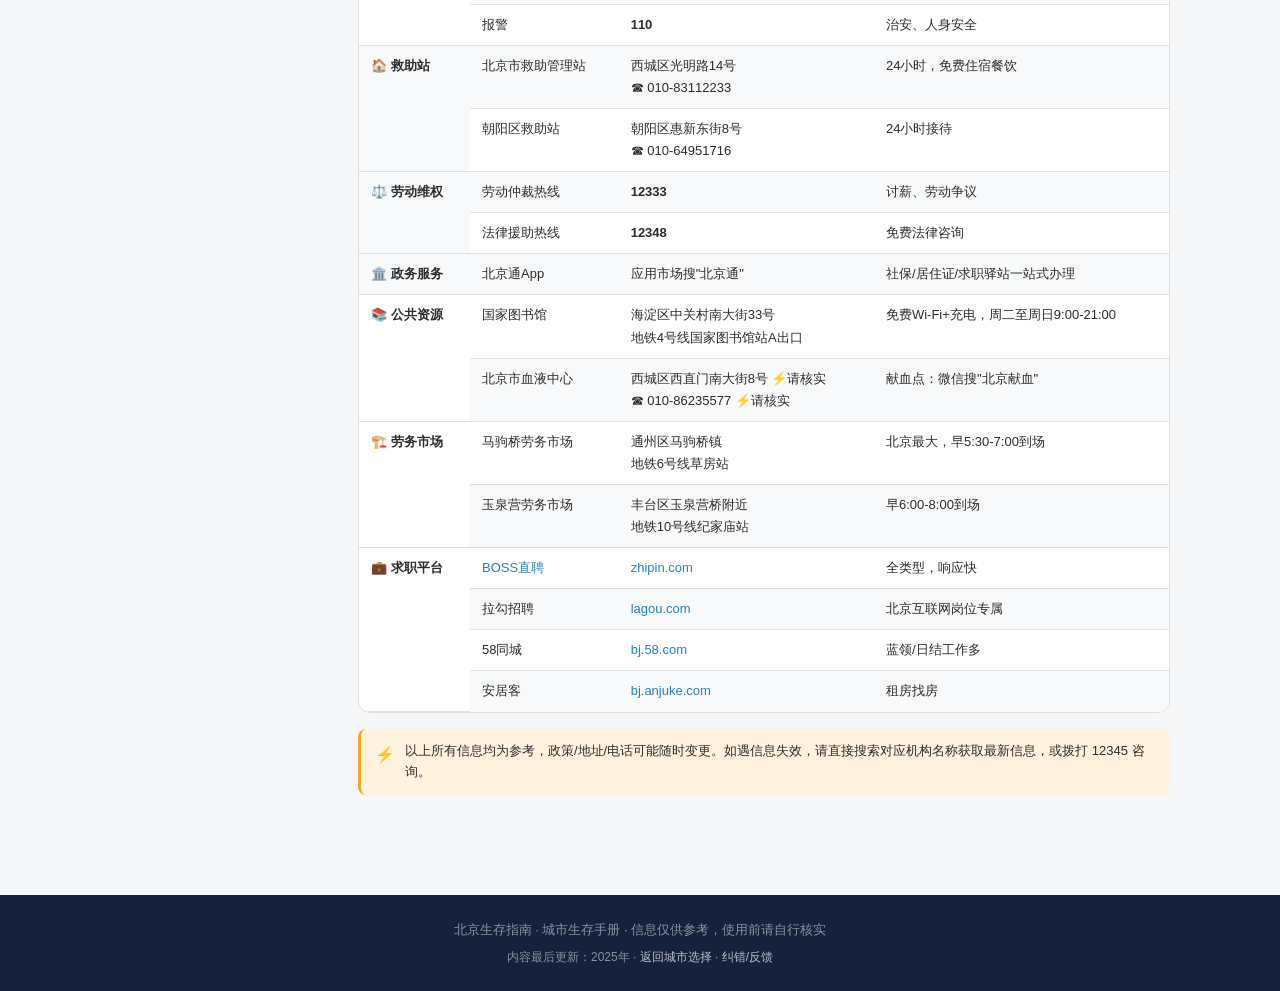
==== commit 8b8bfe0f: "v4修复：外链补强/食堂门禁警示/导航链接修复/特色机会block/首页标签更新/操作流程细化" ====
--- a/cities/beijing.html
+++ b/cities/beijing.html
@@ -14,10 +14,10 @@
     <a href="../index.html" class="back-btn" target="_blank">← 返回</a>
     <div class="city-header-title">北京<span>生存指南</span></div>
     <nav class="chapter-nav">
-      <a href="#chapter1" target="_blank">🔴 活下去</a>
-      <a href="#chapter2" target="_blank">🔵 站稳脚</a>
-      <a href="#chapter3" target="_blank">🟢 往上走</a>
-      <a href="#resources" target="_blank">⚡ 速查</a>
+      <a href="#chapter1">🔴 活下去</a>
+      <a href="#chapter2">🔵 站稳脚</a>
+      <a href="#chapter3">🟢 往上走</a>
+      <a href="#resources">⚡ 速查</a>
     </nav>
   </div>
 </header>
@@ -178,7 +178,7 @@
                   </tbody>
                 </table></div>
                 <div class="steps">
-                  <div class="step"><span class="step-num">1</span><div class="step-content">打开<strong>58同城/安居客</strong>，搜"北京单间 押一付一"，筛选五环外</div></div>
+                  <div class="step"><span class="step-num">1</span><div class="step-content">打开<strong><a href="https://bj.58.com/" target="_blank">58同城北京</a>/安居客</strong>，搜"北京单间 押一付一"，筛选五环外</div></div>
                   <div class="step"><span class="step-num">2</span><div class="step-content">直接到目标区域找路边"出租"广告，联系房东直租，省中介费</div></div>
                   <div class="step"><span class="step-num">3</span><div class="step-content">签合同前拍好房间现状照片，押金收据务必保留</div></div>
                 </div>
@@ -550,10 +550,10 @@
                 <thead><tr><th>方式</th><th>门槛</th><th>日收入</th><th>启动方法</th></tr></thead>
                 <tbody>
                   <tr><td><strong>外卖骑手（美团/饿了么）</strong></td><td>手机+身份证+电动车（可租）</td><td>200-400元/天（全天跑）</td><td><a href="https://h5.meituan.com/rider/" target="_blank">美团骑手注册</a>，或就近到美团站点当面办理</td></tr>
-                  <tr><td><strong>日结保洁/家政</strong></td><td>无经验可，手机接单</td><td>150-250元/天</td><td>58同城搜「北京日结保洁」，当天打电话约时间</td></tr>
+                  <tr><td><strong>日结保洁/家政</strong></td><td>无经验可，手机接单</td><td>150-250元/天</td><td><a href="https://bj.58.com/" target="_blank">58同城北京</a>搜「北京日结保洁」，当天打电话约时间</td></tr>
                   <tr><td><strong>建筑工地小工</strong></td><td>无技能，体力活</td><td>180-280元/天现结</td><td>朝阳区劳务市场（朝阳路/四惠/十里河）早6点到场</td></tr>
                   <tr><td><strong>跑腿/闪送</strong></td><td>手机+身份证</td><td>100-300元/天（兼职）</td><td><a href="https://www.ishansong.com/" target="_blank">闪送App</a>注册，审核约1天</td></tr>
-                  <tr><td><strong>搬家/力工</strong></td><td>体力好即可</td><td>200-350元/次</td><td>58同城搜「北京搬家工人招聘」；或直接去搬家公司门店</td></tr>
+                  <tr><td><strong>搬家/力工</strong></td><td>体力好即可</td><td>200-350元/次</td><td><a href="https://bj.58.com/" target="_blank">58同城北京</a>搜「北京搬家工人招聘」；或直接去搬家公司门店</td></tr>
                 </tbody>
               </table></div>
             </div>
@@ -563,11 +563,11 @@
               <div class="table-wrap"><table class="data-table">
                 <thead><tr><th>岗位</th><th>月薪范围</th><th>是否含住</th><th>招聘入口</th></tr></thead>
                 <tbody>
-                  <tr><td><strong>快递员（顺丰/京东/圆通）</strong></td><td>5,000-9,000元</td><td>部分含住</td><td>顺丰官网/BOSS直聘，进京东物流站最快</td></tr>
-                  <tr><td><strong>餐饮服务员/后厨</strong></td><td>3,500-5,500元</td><td>多含住含餐</td><td>58同城/BOSS直聘搜「北京餐饮服务员」</td></tr>
+                  <tr><td><strong>快递员（顺丰/京东/圆通）</strong></td><td>5,000-9,000元</td><td>部分含住</td><td>顺丰官网/<a href="https://www.zhipin.com/" target="_blank">BOSS直聘</a>，进京东物流站最快</td></tr>
+                  <tr><td><strong>餐饮服务员/后厨</strong></td><td>3,500-5,500元</td><td>多含住含餐</td><td><a href="https://bj.58.com/" target="_blank">58同城北京</a>/<a href="https://www.zhipin.com/" target="_blank">BOSS直聘</a>搜「北京餐饮服务员」</td></tr>
                   <tr><td><strong>保安</strong></td><td>3,500-5,000元</td><td>多含住含餐</td><td>各物业公司/安保公司直招，无需证书</td></tr>
-                  <tr><td><strong>工厂流水线（亦庄/顺义）</strong></td><td>4,000-6,000元</td><td>多含住</td><td>北京经济技术开发区（亦庄）劳务市场；或BOSS直聘搜「北京工厂」</td></tr>
-                  <tr><td><strong>家政保洁（月嫂/阿姨）</strong></td><td>4,000-8,000元</td><td>有时含住</td><td>58同城/美团家政/好帮手平台注册</td></tr>
+                  <tr><td><strong>工厂流水线（亦庄/顺义）</strong></td><td>4,000-6,000元</td><td>多含住</td><td>北京经济技术开发区（亦庄）劳务市场；或<a href="https://www.zhipin.com/" target="_blank">BOSS直聘</a>搜「北京工厂」</td></tr>
+                  <tr><td><strong>家政保洁（月嫂/阿姨）</strong></td><td>4,000-8,000元</td><td>有时含住</td><td><a href="https://bj.58.com/" target="_blank">58同城北京</a>/美团家政/好帮手平台注册</td></tr>
                   <tr><td><strong>网约车司机</strong></td><td>6,000-12,000元（全职）</td><td>无</td><td>需北京本地驾照+网约车证，<a href="https://www.didiglobal.com/" target="_blank">滴滴平台</a>注册；外地人需先考本地证</td></tr>
                 </tbody>
               </table></div>
@@ -577,6 +577,28 @@
               </div>
             </div>
             <div class="content-block">
+              <div class="block-title">🏛️ 北京特色场景就业机会</div>
+              <p class="block-intro">北京旅游人次全国前三，景区、商圈、会展临时工需求常年旺盛。</p>
+              <div class="info-cards">
+                <div class="info-card">
+                  <div class="ic-title">工体/三里屯商圈</div>
+                  <div class="ic-body">演出/活动期间促销员、引导员<br>日结150-250元<br>直接进各品牌门店询问临时工<br>或在<a href="https://www.zhipin.com/" target="_blank">BOSS直聘</a>搜"三里屯 活动"</div>
+                </div>
+                <div class="info-card">
+                  <div class="ic-title">国贸/CBD会展服务</div>
+                  <div class="ic-body">展会搭建/撤场搬运工<br>日结180-300元，国贸展馆附近<br>会展旺季3-5月、9-11月<br>搜<a href="https://bj.58.com/" target="_blank">58同城北京</a>"展会搬运"</div>
+                </div>
+                <div class="info-card">
+                  <div class="ic-title">故宫/天安门周边</div>
+                  <div class="ic-body">周边文创店、快餐店招临时工<br>旺季（3-10月）用工量大<br>日结120-180元<br>景山路、南长街商铺直接询问</div>
+                </div>
+                <div class="info-card">
+                  <div class="ic-title">大型商超促销</div>
+                  <div class="ic-body">朝阳大悦城/西单/王府井<br>节假日促销员日结150-200元<br>通过<a href="https://www.zhipin.com/" target="_blank">BOSS直聘</a>或<a href="https://bj.58.com/" target="_blank">58同城</a>搜"促销员"</div>
+                </div>
+              </div>
+            </div>
+                        <div class="content-block">
               <div class="block-title">🚀 灵活变现路（自雇/接单，无需固定雇主）</div>
               <div class="alert info"><span class="alert-icon">💡</span><div class="alert-content">这条路的核心优势：<strong>时间自由、收入弹性大、不需要学历/简历</strong>。北京平台经济密度全国最高，外卖/跑腿/货运/家政平台用户量大，接单收入上限高于大多数蓝领固定岗。</div></div>
               <div class="table-wrap"><table class="data-table">
@@ -585,8 +607,8 @@
                   <tr><td><strong>外卖骑手（全职）</strong></td><td>6,000-12,000元</td><td>电动车（可租）+手机</td><td><a href="https://h5.meituan.com/rider/" target="_blank">美团骑手</a> / <a href="https://e.ele.me/recruit" target="_blank">饿了么众包</a></td></tr>
                   <tr><td><strong>货拉拉/滴滴货运司机</strong></td><td>7,000-15,000元</td><td>面包车/货车+驾照</td><td><a href="https://www.huolala.cn/" target="_blank">货拉拉</a>注册，北京货运需求全国最大</td></tr>
                   <tr><td><strong>闪送/跑腿员</strong></td><td>4,000-9,000元（兼职可做）</td><td>手机+身份证+电动车</td><td><a href="https://www.ishansong.com/" target="_blank">闪送App</a>，北京商务区客单价高</td></tr>
-                  <tr><td><strong>家政/保洁接单（平台接单）</strong></td><td>5,000-10,000元</td><td>无需证书</td><td>58同城到家/阿姨帮/好帮手平台注册，自定义接单时间</td></tr>
-                  <tr><td><strong>搬家/力工接单（58同城）</strong></td><td>4,000-9,000元</td><td>体力好即可</td><td>58同城"个人找活"发布技能，等雇主找你</td></tr>
+                  <tr><td><strong>家政/保洁接单（平台接单）</strong></td><td>5,000-10,000元</td><td>无需证书</td><td><a href="https://bj.58.com/" target="_blank">58同城北京</a>到家/阿姨帮/好帮手平台注册，自定义接单时间</td></tr>
+                  <tr><td><strong>搬家/力工接单（<a href="https://bj.58.com/" target="_blank">58同城北京</a>）</strong></td><td>4,000-9,000元</td><td>体力好即可</td><td><a href="https://bj.58.com/" target="_blank">58同城北京</a>"个人找活"发布技能，等雇主找你</td></tr>
                   <tr><td><strong>技能接单（摄影/设计/翻译）</strong></td><td>3,000-20,000元（兼职）</td><td>有一项技能即可</td><td><a href="https://www.upwork.com/" target="_blank">Upwork</a>（英文）/<a href="https://www.zbj.com/" target="_blank">猪八戒</a>（中文）/小红书接单</td></tr>
                 </tbody>
               </table></div>
@@ -612,10 +634,10 @@
                 <thead><tr><th>方向</th><th>入门月薪</th><th>核心区域</th><th>求职入口</th></tr></thead>
                 <tbody>
                   <tr><td><strong>互联网客服/运营助理</strong></td><td>4,500-7,000元</td><td>中关村/望京</td><td><a href="https://www.zhipin.com/" target="_blank">BOSS直聘</a>搜「北京客服」，大量不需经验的岗位</td></tr>
-                  <tr><td><strong>销售（房产/金融/SaaS）</strong></td><td>底薪3,000+提成，上限无</td><td>国贸/朝阳/CBD</td><td>BOSS直聘搜「北京销售」，房产中介最好进（链家/贝壳直招）</td></tr>
-                  <tr><td><strong>行政助理/前台</strong></td><td>4,000-6,000元</td><td>全北京均有</td><td>BOSS直聘/智联招聘，有大专学历成功率更高</td></tr>
-                  <tr><td><strong>软件测试（入门）</strong></td><td>6,000-10,000元</td><td>中关村/海淀</td><td>自学1个月黑马/尚硅谷测试课后投递，BOSS直聘搜「北京测试」</td></tr>
-                  <tr><td><strong>短视频/直播运营</strong></td><td>5,000-10,000元</td><td>朝阳/通州（MCN集中）</td><td>BOSS直聘搜「北京直播运营/短视频」</td></tr>
+                  <tr><td><strong>销售（房产/金融/SaaS）</strong></td><td>底薪3,000+提成，上限无</td><td>国贸/朝阳/CBD</td><td><a href="https://www.zhipin.com/" target="_blank">BOSS直聘</a>搜「北京销售」，房产中介最好进（链家/贝壳直招）</td></tr>
+                  <tr><td><strong>行政助理/前台</strong></td><td>4,000-6,000元</td><td>全北京均有</td><td><a href="https://www.zhipin.com/" target="_blank">BOSS直聘</a>/<a href="https://www.zhaopin.com/" target="_blank">智联招聘</a>，有大专学历成功率更高</td></tr>
+                  <tr><td><strong>软件测试（入门）</strong></td><td>6,000-10,000元</td><td>中关村/海淀</td><td>自学1个月黑马/尚硅谷测试课后投递，<a href="https://www.zhipin.com/" target="_blank">BOSS直聘</a>搜「北京测试」</td></tr>
+                  <tr><td><strong>短视频/直播运营</strong></td><td>5,000-10,000元</td><td>朝阳/通州（MCN集中）</td><td><a href="https://www.zhipin.com/" target="_blank">BOSS直聘</a>搜「北京直播运营/短视频」</td></tr>
                   <tr><td><strong>外卖平台BD（地推）</strong></td><td>5,000-8,000元+提成</td><td>全北京</td><td>美团/饿了么官网招聘BD，无学历要求</td></tr>
                 </tbody>
               </table></div>
@@ -871,7 +893,7 @@
             <tr><td>北京市血液中心</td><td>西城区西直门南大街8号 ⚡请核实<br>☎ 010-86235577 ⚡请核实</td><td>献血点：微信搜"北京献血"</td></tr>
             <tr><td rowspan="2"><strong>🏗️ 劳务市场</strong></td><td>马驹桥劳务市场</td><td>通州区马驹桥镇<br>地铁6号线草房站</td><td>北京最大，早5:30-7:00到场</td></tr>
             <tr><td>玉泉营劳务市场</td><td>丰台区玉泉营桥附近<br>地铁10号线纪家庙站</td><td>早6:00-8:00到场</td></tr>
-            <tr><td rowspan="4"><strong>💼 求职平台</strong></td><td>BOSS直聘</td><td><a href="https://www.zhipin.com" target="_blank">zhipin.com</a></td><td>全类型，响应快</td></tr>
+            <tr><td rowspan="4"><strong>💼 求职平台</strong></td><td><a href="https://www.zhipin.com/" target="_blank">BOSS直聘</a></td><td><a href="https://www.zhipin.com" target="_blank">zhipin.com</a></td><td>全类型，响应快</td></tr>
             <tr><td>拉勾招聘</td><td><a href="https://www.lagou.com" target="_blank">lagou.com</a></td><td>北京互联网岗位专属</td></tr>
             <tr><td>58同城</td><td><a href="https://bj.58.com" target="_blank">bj.58.com</a></td><td>蓝领/日结工作多</td></tr>
             <tr><td>安居客</td><td><a href="https://bj.anjuke.com" target="_blank">bj.anjuke.com</a></td><td>租房找房</td></tr>
@@ -893,7 +915,7 @@
 
 <footer>
   <p>北京生存指南 · 城市生存手册 · 信息仅供参考，使用前请自行核实</p>
-  <p style="margin-top:6px;font-size:12px;">内容最后更新：2025年 · <a href="../index.html" target="_blank">返回城市选择</a> · <a href="mailto:feedback@example.com" target="_blank">纠错/反馈</a></p>
+  <p style="margin-top:6px;font-size:12px;">内容最后更新：2025年 · <a href="../index.html">返回城市选择</a> · <a href="mailto:feedback@example.com" target="_blank">纠错/反馈</a></p>
 </footer>
 
 <script src="../assets/app.js"></script>
--- a/assets/style.css
+++ b/assets/style.css
@@ -717,3 +717,10 @@
   margin: 0;
   min-width: 480px;
 }
+
+.city-tag.green { background: #e6f4ea; color: #2e7d32; }
+
+/* 第一天行动清单 step-guide */
+.step-guide { margin: 16px 0; }
+.step-title { font-weight: 700; font-size: 15px; color: #333; margin-bottom: 12px; }
+.step-item { display: flex; gap: 12px; margin-bottom: 12px; align-items: flex-start; }
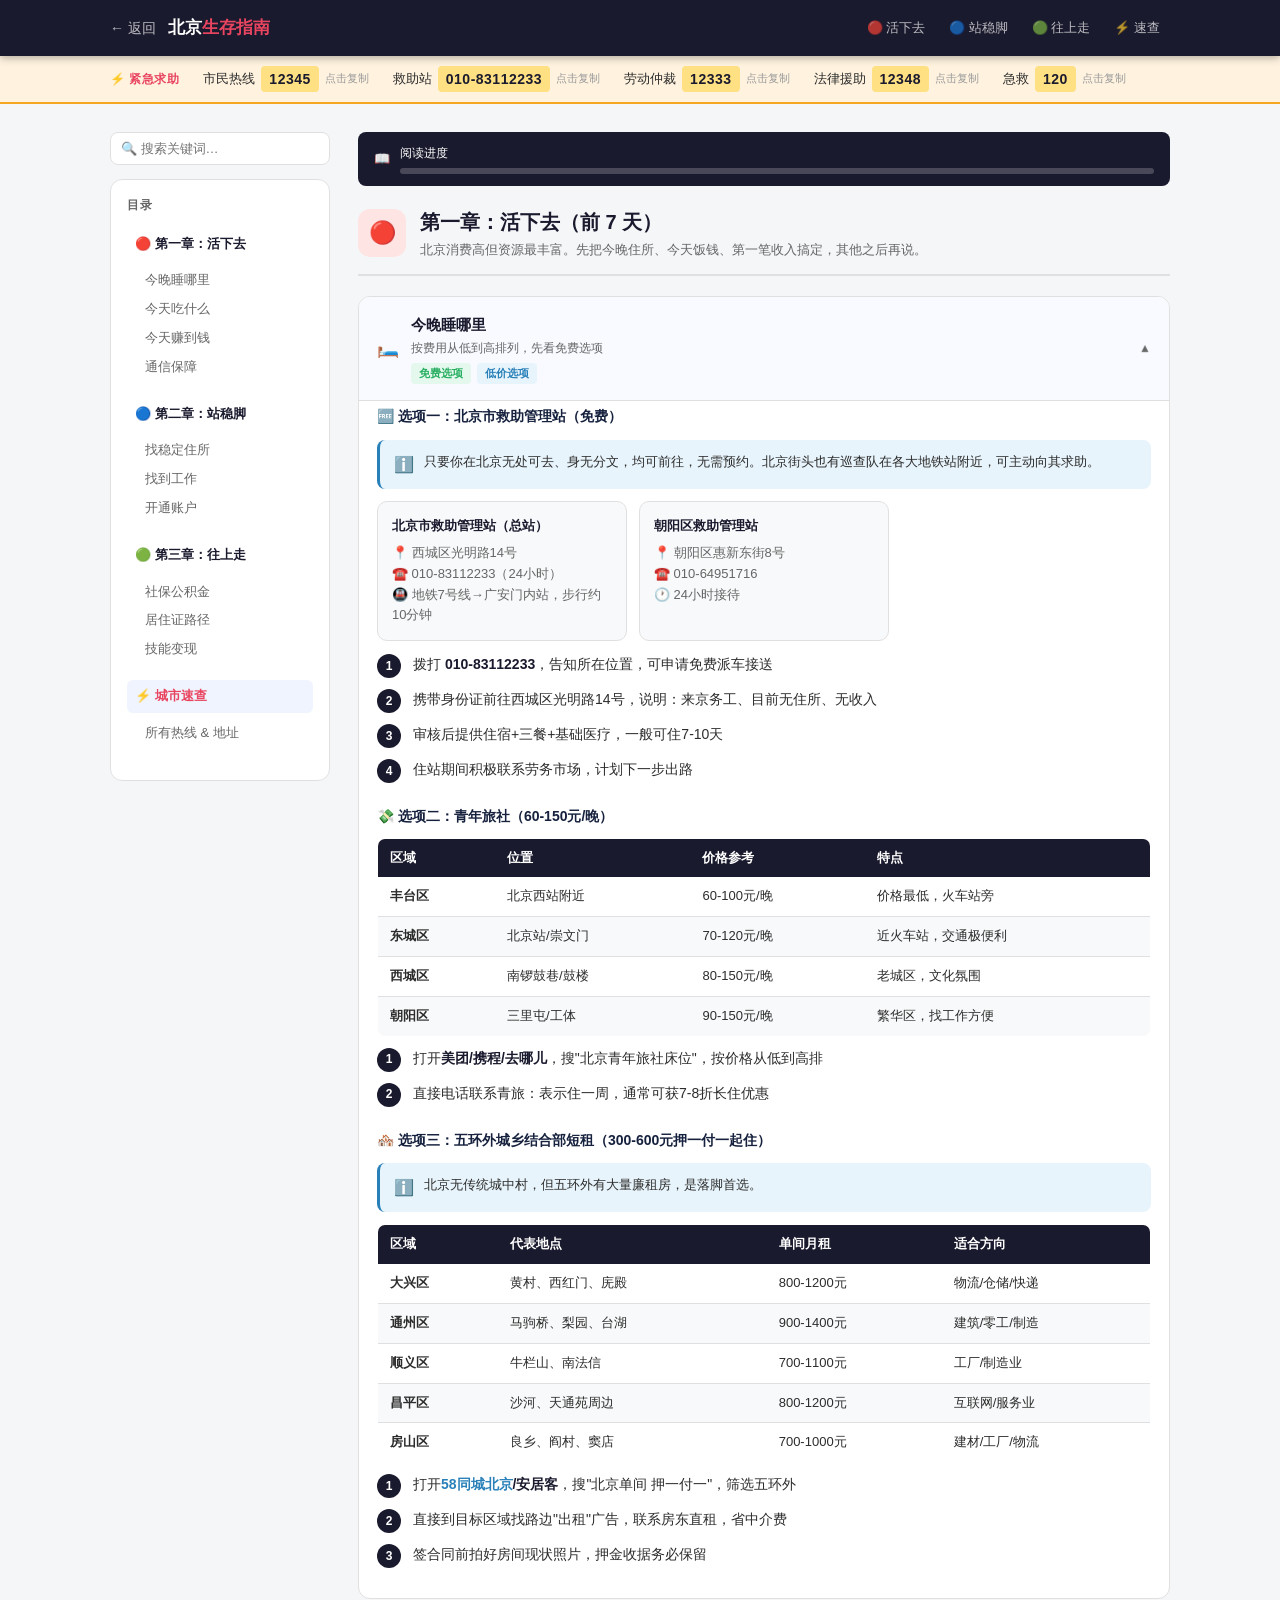
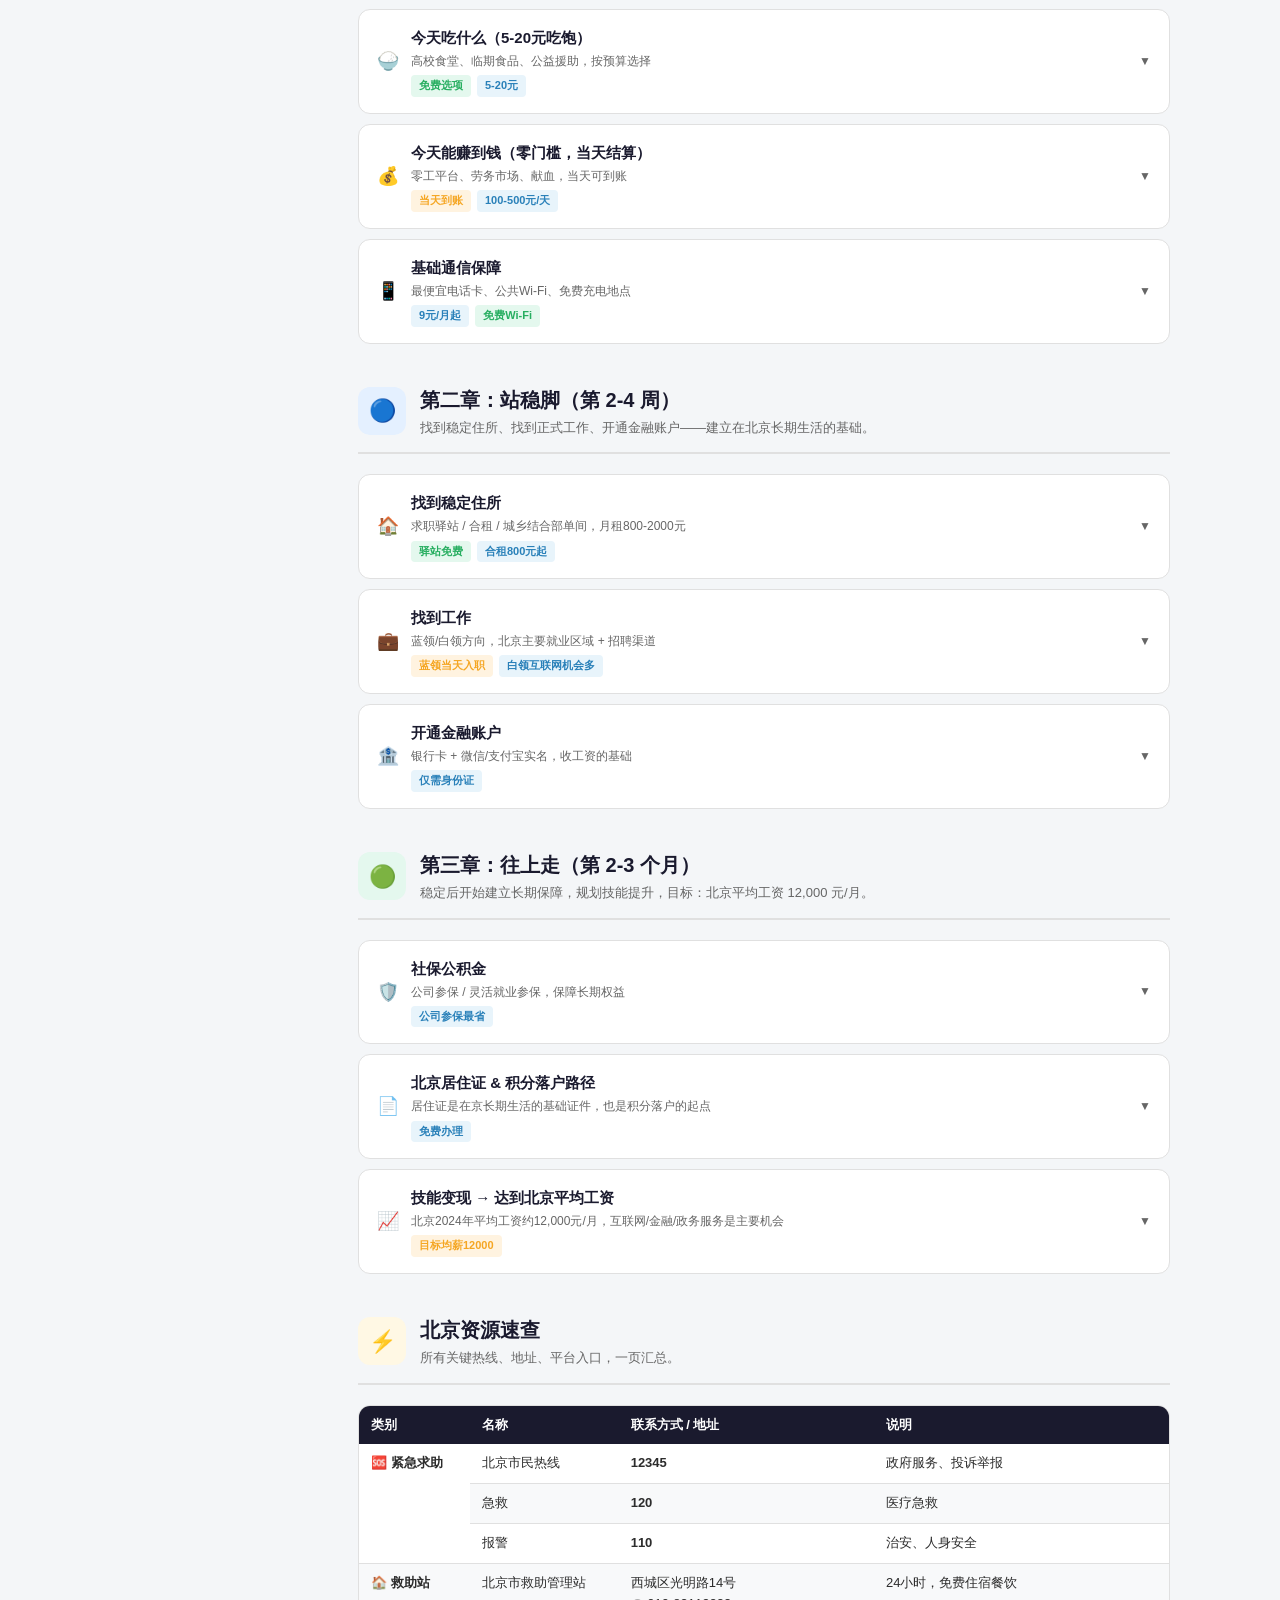
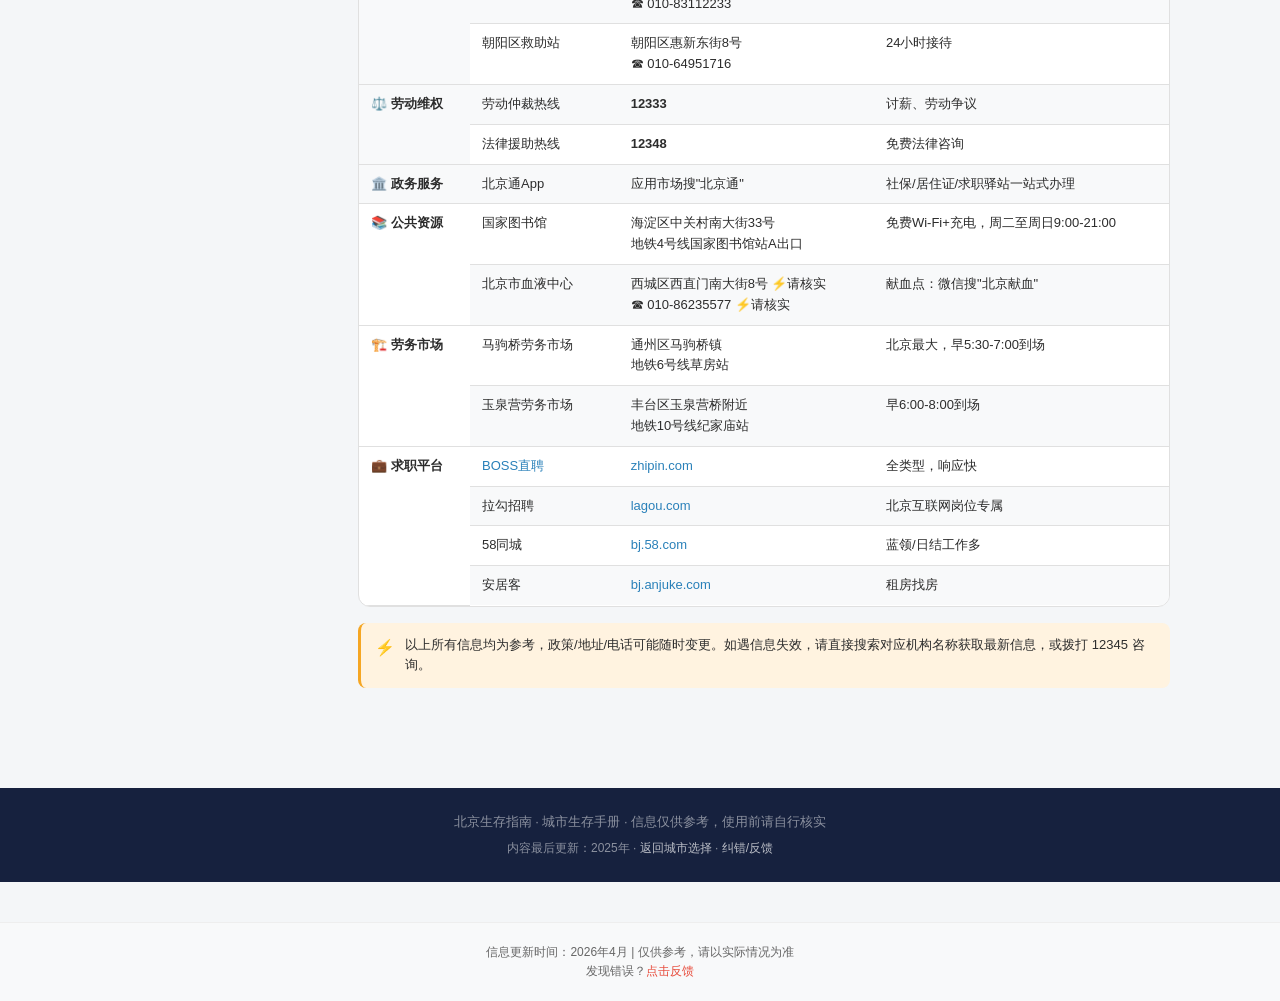
==== commit e0635054: "feat: v5安全合规+移动端优化 - 全站安全提示：防骗/防传销/防黑工 - 隐私声明+信息来源+反馈机制 - 移动端紧急联系栏+响应式布局 - 10城页脚更新时间标注" ====
--- a/cities/beijing.html
+++ b/cities/beijing.html
@@ -2,7 +2,7 @@
 <html lang="zh-CN">
 <head>
   <meta charset="UTF-8">
-  <meta name="viewport" content="width=device-width, initial-scale=1.0">
+  <meta name="viewport" content="width=device-width, initial-scale=1.0, maximum-scale=1.0, user-scalable=no">
   <title>北京生存指南 — 从零开始，达到城市平均工资</title>
   <meta name="description" content="北京城市生存详细指南：住所、食物、赚钱、找工作、社保，从0到月入均薪12000元。">
   <link rel="stylesheet" href="../assets/style.css">
@@ -575,6 +575,10 @@
                 <div class="step"><span class="step-num">1</span><div class="step-content"><strong>第一选择：含住岗位</strong> — 北京租金贵（月均2,000+），能找到含住的蓝领岗位等于薪资直接多出一大块，餐饮/保安/工厂首选含住</div></div>
                 <div class="step"><span class="step-num">2</span><div class="step-content"><strong>劳务市场地址：</strong>朝阳区四惠地铁站东侧（建材/装修工）；昌平区霍营劳务市场（家政/保洁）；丰台区南苑路（普工/力工）</div></div>
               </div>
+            </div>
+            <div class="alert warning" style="margin-top: 16px;">
+              <span class="alert-icon">⚠️</span>
+              <div class="alert-content"><strong>防骗提醒：</strong>凡是要先交钱的（培训费、押金、服装费），都是骗子！正规单位不会让你先付钱。遇到可疑情况，拨打 ☎ 110 或 ☎ 12333 劳动监察热线。</div>
             </div>
             <div class="content-block">
               <div class="block-title">🏛️ 北京特色场景就业机会</div>
@@ -918,6 +922,15 @@
   <p style="margin-top:6px;font-size:12px;">内容最后更新：2025年 · <a href="../index.html">返回城市选择</a> · <a href="mailto:feedback@example.com" target="_blank">纠错/反馈</a></p>
 </footer>
 
+<div class="page-footer" style="text-align: center; padding: 20px; color: #666; font-size: 12px; border-top: 1px solid #eee; margin-top: 40px;">
+  <p>信息更新时间：2026年4月 | 仅供参考，请以实际情况为准</p>
+  <p>发现错误？<a href="https://github.com/like224651379-commits/city-survival-guide/issues" target="_blank">点击反馈</a></p>
+</div>
+
 <script src="../assets/app.js"></script>
+<!-- 移动端紧急联系栏 -->
+<div class="emergency-bar-fixed">
+  <span>紧急求助：☎ 110（报警）☎ 12333（劳动监察）</span>
+</div>
 </body>
 </html>
--- a/assets/style.css
+++ b/assets/style.css
@@ -720,7 +720,106 @@
 
 .city-tag.green { background: #e6f4ea; color: #2e7d32; }
 
+/* 安全提醒 */
+.warning-block { border-left: 4px solid #e74c3c; }
+.warning-block .alert.danger { background: #ffebee; border-color: #e53935; }
+
 /* 第一天行动清单 step-guide */
 .step-guide { margin: 16px 0; }
 .step-title { font-weight: 700; font-size: 15px; color: #333; margin-bottom: 12px; }
 .step-item { display: flex; gap: 12px; margin-bottom: 12px; align-items: flex-start; }
+
+/* ===== 移动端优化 ===== */
+
+/* 紧急联系栏 - 默认隐藏 */
+.emergency-bar-fixed {
+  display: none;
+}
+
+@media (max-width: 768px) {
+  /* 标题字号缩小 */
+  .hero h1 { font-size: 24px; }
+  .hero p { font-size: 14px; }
+  
+  /* 按钮全宽，方便点击 */
+  .action-buttons { flex-direction: column; gap: 8px; }
+  .action-btn { width: 100%; padding: 14px; font-size: 16px; }
+  
+  /* 卡片单列显示 */
+  .info-cards { grid-template-columns: 1fr; }
+  
+  /* 增大点击区域 */
+  .info-card { padding: 16px; }
+  .info-card .ic-title { font-size: 15px; }
+  
+  /* 表格横向滚动 */
+  .table-wrap { overflow-x: auto; -webkit-overflow-scrolling: touch; }
+  table { min-width: 600px; }
+  
+  /* 章节内边距减小 */
+  .chapter-body { padding: 12px; }
+  
+  /* 紧急联系信息固定底部 */
+  .emergency-bar-fixed {
+    display: block;
+    position: fixed;
+    bottom: 0;
+    left: 0;
+    right: 0;
+    background: #e74c3c;
+    color: white;
+    padding: 12px;
+    text-align: center;
+    font-size: 14px;
+    z-index: 1000;
+  }
+  .emergency-bar-fixed a { color: white; font-weight: bold; }
+  
+  /* 防止内容被固定栏遮挡 */
+  body { padding-bottom: 50px; }
+  
+  /* 城市卡片单列显示 */
+  .cities-grid { grid-template-columns: 1fr; }
+  
+  /* 城市页侧边栏隐藏 */
+  .sidebar { display: none; }
+  .chapter-nav { display: none; }
+  
+  /* 手风琴内容区适配 */
+  .accordion-header { padding: 14px 16px; }
+  .accordion-body-inner { padding: 4px 16px 18px; }
+  
+  /* 步骤列表优化 */
+  .step { gap: 10px; }
+  .step-content { font-size: 13px; }
+  
+  /* 链接按钮全宽 */
+  .link-btns { flex-direction: column; }
+  .link-btn { width: 100%; justify-content: center; }
+}
+
+/* 小屏手机优化 */
+@media (max-width: 375px) {
+  .hero { padding: 20px 12px; }
+  .chapter-header { padding: 12px 16px; }
+  .chapter-title { font-size: 16px; }
+  .hero h1 { font-size: 22px; }
+  .site-header .inner { padding: 0 12px; }
+  .cities-section { padding: 20px 12px 40px; }
+}
+
+/* 点击区域优化（所有设备） */
+.action-btn, .info-card, .step-item, .accordion-header, .city-card, .btn-enter {
+  min-height: 44px; /* iOS推荐最小点击高度 */
+}
+
+/* 文字可读性 */
+body { 
+  -webkit-text-size-adjust: 100%; /* 防止iPhone自动调整字号 */
+  font-size: 15px;
+  line-height: 1.6;
+}
+
+/* ===== 页面底部信息 ===== */
+.page-footer { background: #f8f9fa; padding: 20px; text-align: center; font-size: 12px; color: #666; border-top: 1px solid #e0e0e0; margin-top: 40px; }
+.page-footer a { color: #e74c3c; text-decoration: none; }
